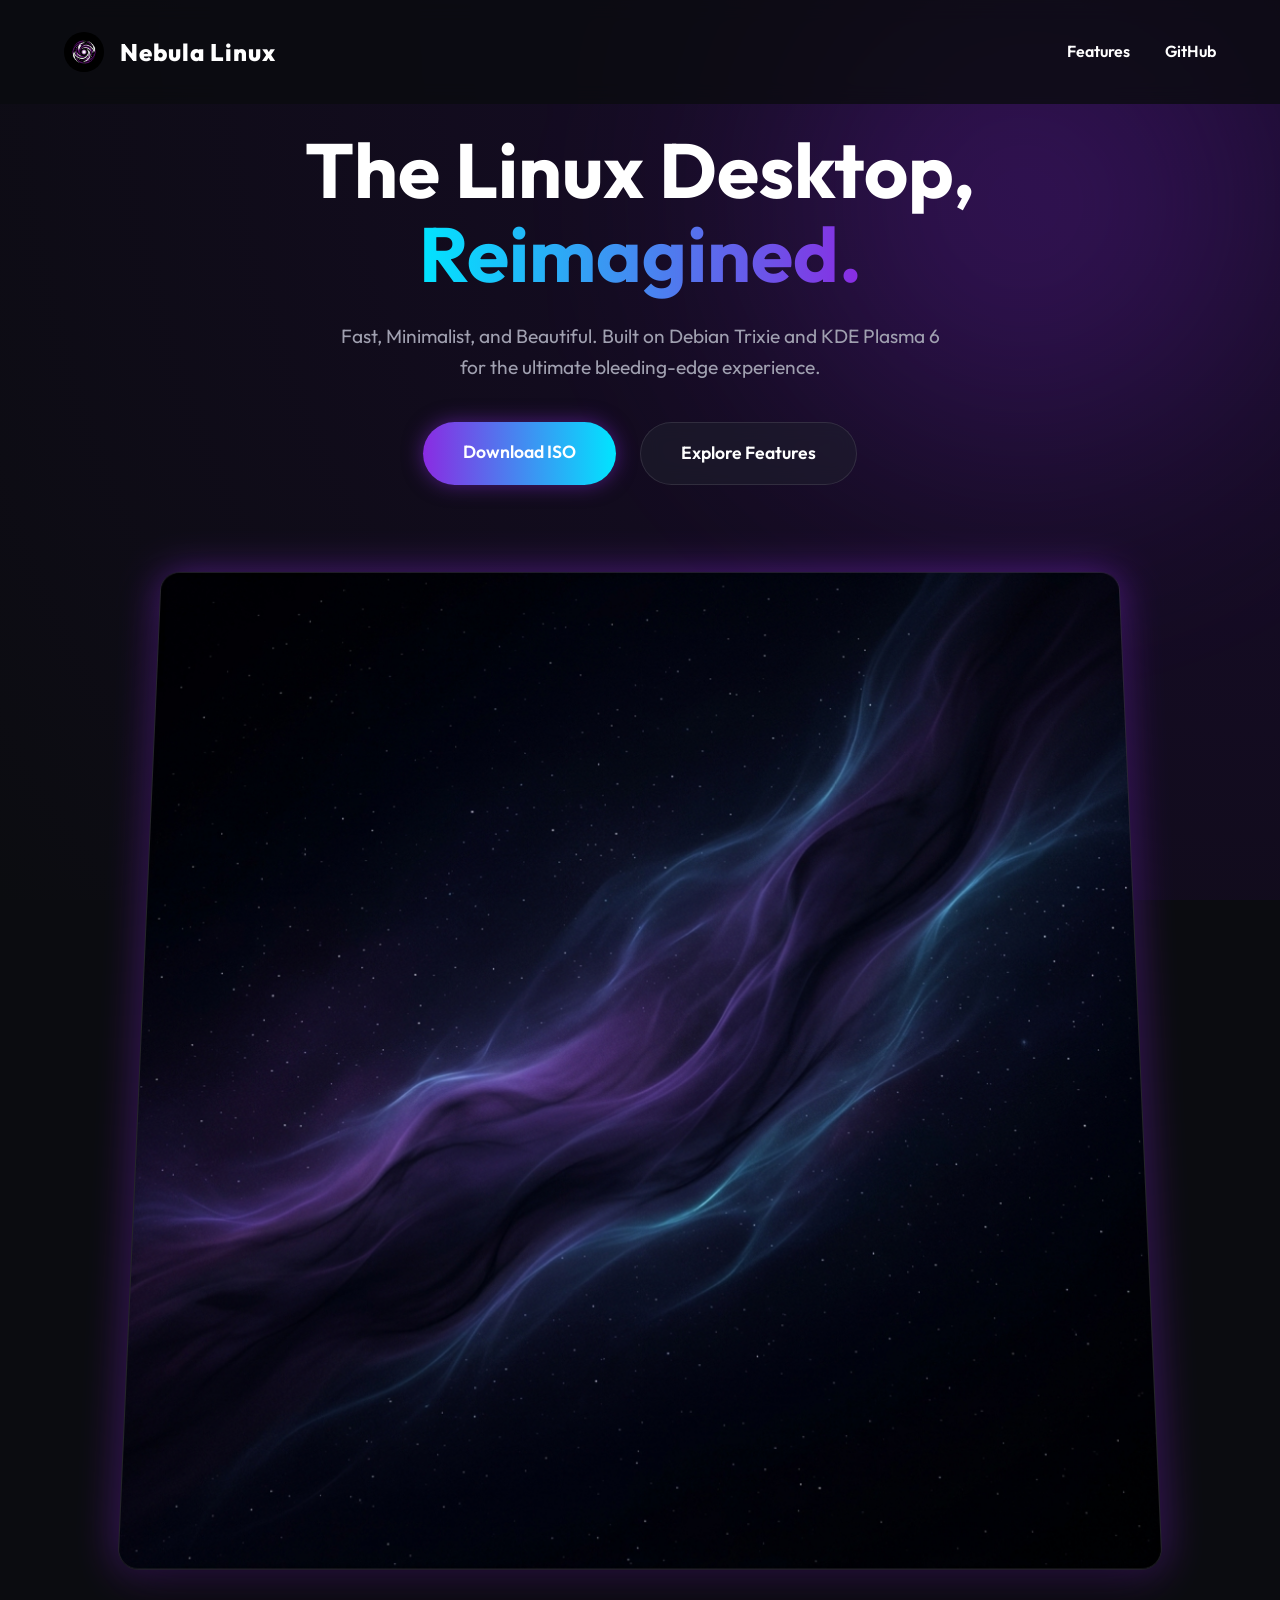
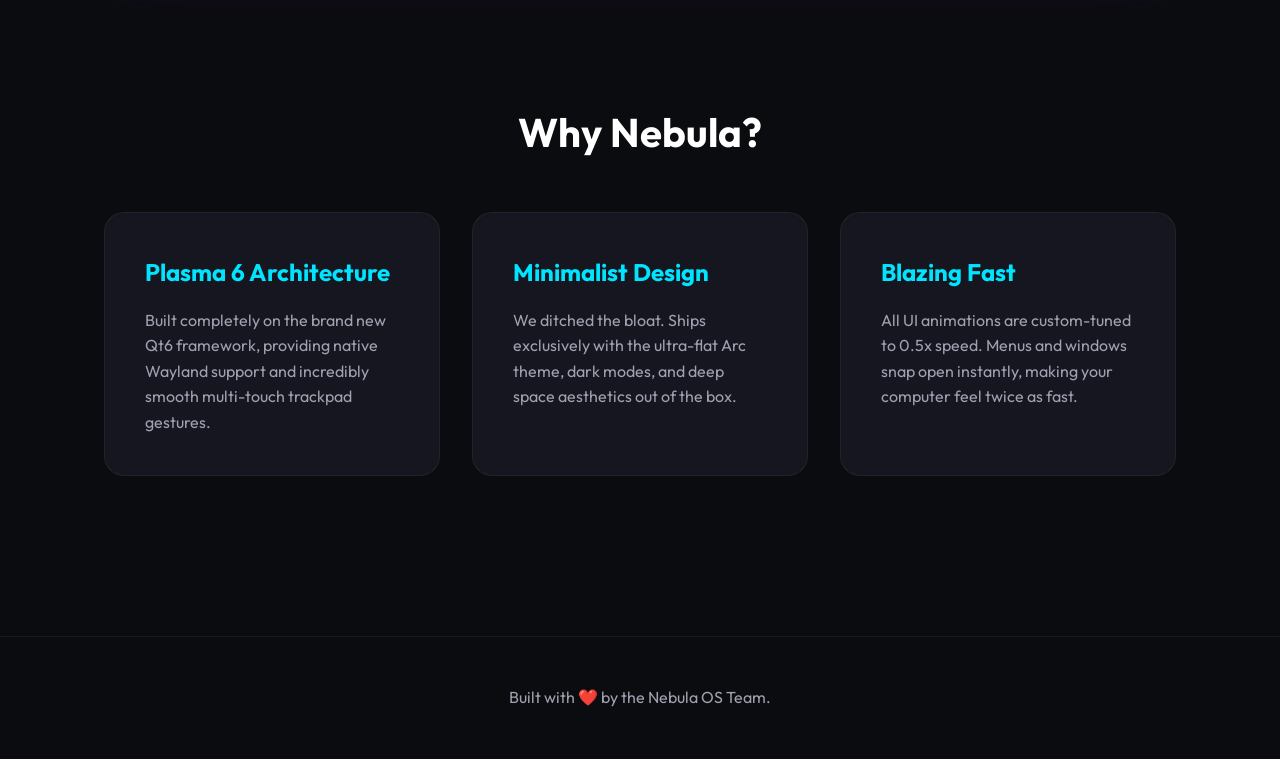
==== docs/index.html @ abdad31c "Rename to docs and add gitignore" ====
<!DOCTYPE html>
<html lang="en">
<head>
    <meta charset="UTF-8">
    <meta name="viewport" content="width=device-width, initial-scale=1.0">
    <title>Nebula Linux</title>
    <meta name="description" content="Fast, Minimalist, and Beautiful. A bleeding-edge Linux Distribution powered by Debian Trixie and KDE Plasma 6.">
    <link rel="stylesheet" href="style.css">
    <link href="https://fonts.googleapis.com/css2?family=Outfit:wght@300;400;600;800&display=swap" rel="stylesheet">
</head>
<body>
    <div class="background-wrapper">
        <div class="gradient-sphere"></div>
    </div>
    
    <nav>
        <div class="logo">
            <img src="assets/splash.png" alt="Nebula Logo" id="nav-logo">
            <span>Nebula Linux</span>
        </div>
        <div class="links">
            <a href="#features">Features</a>
            <a href="https://github.com/AshishYadavStudio/Nebula-Linux" target="_blank">GitHub</a>
        </div>
    </nav>

    <header>
        <div class="hero-content">
            <h1 class="fade-in-up">The Linux Desktop,<br><span class="gradient-text">Reimagined.</span></h1>
            <p class="fade-in-up delay-1">Fast, Minimalist, and Beautiful. Built on Debian Trixie and KDE Plasma 6 for the ultimate bleeding-edge experience.</p>
            <div class="cta-buttons fade-in-up delay-2">
                <a href="#" class="btn-primary" id="download-btn">Download ISO</a>
                <a href="#features" class="btn-secondary">Explore Features</a>
            </div>
        </div>
        <div class="hero-image fade-in-up delay-3">
            <img src="assets/wallpaper.png" alt="Nebula Linux Desktop" class="glass-img">
        </div>
    </header>

    <section id="features" class="features-section">
        <h2 class="section-title">Why Nebula?</h2>
        <div class="grid">
            <div class="card hover-effect">
                <h3>Plasma 6 Architecture</h3>
                <p>Built completely on the brand new Qt6 framework, providing native Wayland support and incredibly smooth multi-touch trackpad gestures.</p>
            </div>
            <div class="card hover-effect">
                <h3>Minimalist Design</h3>
                <p>We ditched the bloat. Ships exclusively with the ultra-flat Arc theme, dark modes, and deep space aesthetics out of the box.</p>
            </div>
            <div class="card hover-effect">
                <h3>Blazing Fast</h3>
                <p>All UI animations are custom-tuned to 0.5x speed. Menus and windows snap open instantly, making your computer feel twice as fast.</p>
            </div>
        </div>
    </section>

    <footer>
        <p>Built with ❤️ by the Nebula OS Team.</p>
    </footer>
</body>
</html>
---- docs/style.css ----
:root {
    --bg-color: #0b0c10;
    --surface-color: rgba(30, 30, 46, 0.6);
    --text-primary: #ffffff;
    --text-secondary: #a0a0b0;
    --accent: #8a2be2;
    --accent-glow: rgba(138, 43, 226, 0.5);
    --cyan: #00e5ff;
}

* {
    margin: 0;
    padding: 0;
    box-sizing: border-box;
    font-family: 'Outfit', sans-serif;
}

body {
    background-color: var(--bg-color);
    color: var(--text-primary);
    overflow-x: hidden;
    line-height: 1.6;
}

.background-wrapper {
    position: fixed;
    top: 0;
    left: 0;
    width: 100vw;
    height: 100vh;
    z-index: -1;
    overflow: hidden;
    background: radial-gradient(circle at top right, #1a0b2e, #0b0c10);
}

.gradient-sphere {
    position: absolute;
    top: -20%;
    right: -10%;
    width: 60vw;
    height: 60vw;
    background: radial-gradient(circle, var(--accent-glow) 0%, transparent 70%);
    filter: blur(100px);
    opacity: 0.6;
    animation: pulse 10s infinite alternate;
}

@keyframes pulse {
    0% { transform: scale(1); opacity: 0.5; }
    100% { transform: scale(1.1); opacity: 0.8; }
}

nav {
    display: flex;
    justify-content: space-between;
    align-items: center;
    padding: 2rem 5%;
    background: rgba(11, 12, 16, 0.8);
    backdrop-filter: blur(10px);
    position: fixed;
    width: 100%;
    top: 0;
    z-index: 100;
}

.logo {
    display: flex;
    align-items: center;
    gap: 1rem;
    font-size: 1.5rem;
    font-weight: 800;
    letter-spacing: 1px;
}

#nav-logo {
    height: 40px;
    width: 40px;
    object-fit: cover;
    border-radius: 50%;
}

.links a {
    color: var(--text-primary);
    text-decoration: none;
    margin-left: 2rem;
    font-weight: 600;
    transition: color 0.3s ease;
}

.links a:hover {
    color: var(--cyan);
}

header {
    min-height: 100vh;
    display: flex;
    flex-direction: column;
    align-items: center;
    justify-content: center;
    text-align: center;
    padding: 8rem 5% 4rem;
}

.hero-content {
    max-width: 800px;
    z-index: 10;
}

h1 {
    font-size: clamp(3rem, 6vw, 5.5rem);
    line-height: 1.1;
    margin-bottom: 1.5rem;
}

.gradient-text {
    background: linear-gradient(90deg, var(--cyan), var(--accent));
    -webkit-background-clip: text;
    -webkit-text-fill-color: transparent;
}

header p {
    font-size: 1.2rem;
    color: var(--text-secondary);
    margin-bottom: 2.5rem;
    max-width: 600px;
    margin-left: auto;
    margin-right: auto;
}

.cta-buttons {
    display: flex;
    gap: 1.5rem;
    justify-content: center;
    margin-bottom: 4rem;
}

.btn-primary, .btn-secondary {
    padding: 1rem 2.5rem;
    border-radius: 50px;
    text-decoration: none;
    font-weight: 600;
    font-size: 1.1rem;
    transition: all 0.3s ease;
}

.btn-primary {
    background: linear-gradient(90deg, var(--accent), var(--cyan));
    color: white;
    box-shadow: 0 0 20px var(--accent-glow);
}

.btn-primary:hover {
    transform: translateY(-3px);
    box-shadow: 0 5px 30px rgba(0, 229, 255, 0.6);
}

.btn-secondary {
    background: var(--surface-color);
    color: var(--text-primary);
    border: 1px solid rgba(255, 255, 255, 0.1);
    backdrop-filter: blur(10px);
}

.btn-secondary:hover {
    background: rgba(255, 255, 255, 0.1);
    transform: translateY(-3px);
}

.hero-image {
    width: 100%;
    max-width: 1000px;
    margin: 0 auto;
    perspective: 1000px;
}

.glass-img {
    width: 100%;
    border-radius: 20px;
    box-shadow: 0 25px 50px -12px rgba(0, 0, 0, 0.5), 0 0 40px var(--accent-glow);
    border: 1px solid rgba(255,255,255,0.1);
    transform: rotateX(5deg);
    transition: transform 0.5s ease;
}

.glass-img:hover {
    transform: rotateX(0deg) scale(1.02);
}

.features-section {
    padding: 5rem 5%;
    max-width: 1200px;
    margin: 0 auto;
}

.section-title {
    text-align: center;
    font-size: 2.5rem;
    margin-bottom: 3rem;
}

.grid {
    display: grid;
    grid-template-columns: repeat(auto-fit, minmax(300px, 1fr));
    gap: 2rem;
}

.card {
    background: var(--surface-color);
    border: 1px solid rgba(255,255,255,0.05);
    border-radius: 20px;
    padding: 2.5rem;
    backdrop-filter: blur(10px);
    transition: transform 0.3s ease, background 0.3s ease;
    position: relative;
    overflow: hidden;
}

.card:hover {
    transform: translateY(-10px);
    background: rgba(40, 40, 60, 0.8);
    border: 1px solid rgba(255,255,255,0.1);
}

.card h3 {
    font-size: 1.5rem;
    margin-bottom: 1rem;
    color: var(--cyan);
}

.card p {
    color: var(--text-secondary);
}

footer {
    text-align: center;
    padding: 3rem;
    border-top: 1px solid rgba(255,255,255,0.05);
    color: var(--text-secondary);
    margin-top: 5rem;
}

/* Animations */
.fade-in-up {
    opacity: 0;
    transform: translateY(30px);
    animation: fadeInUp 0.8s ease forwards;
}

.delay-1 { animation-delay: 0.2s; }
.delay-2 { animation-delay: 0.4s; }
.delay-3 { animation-delay: 0.6s; }

@keyframes fadeInUp {
    to {
        opacity: 1;
        transform: translateY(0);
    }
}
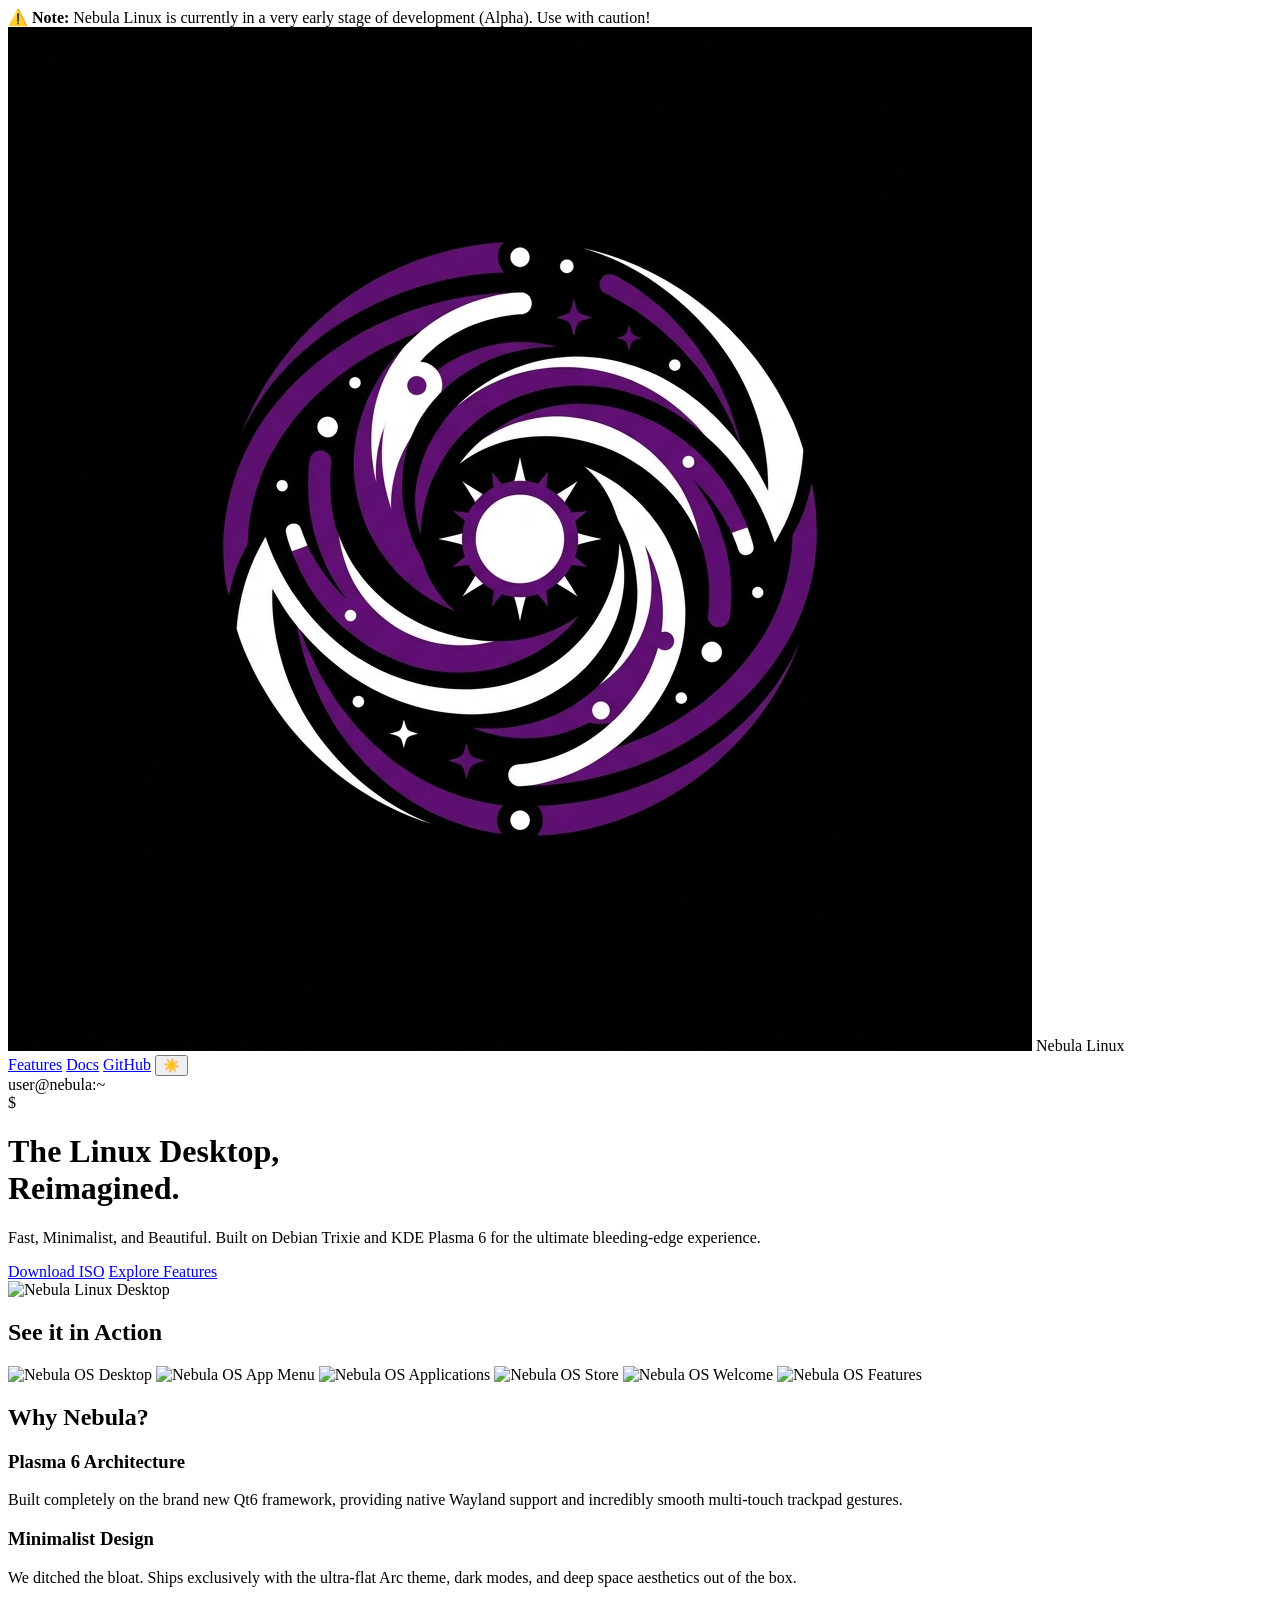
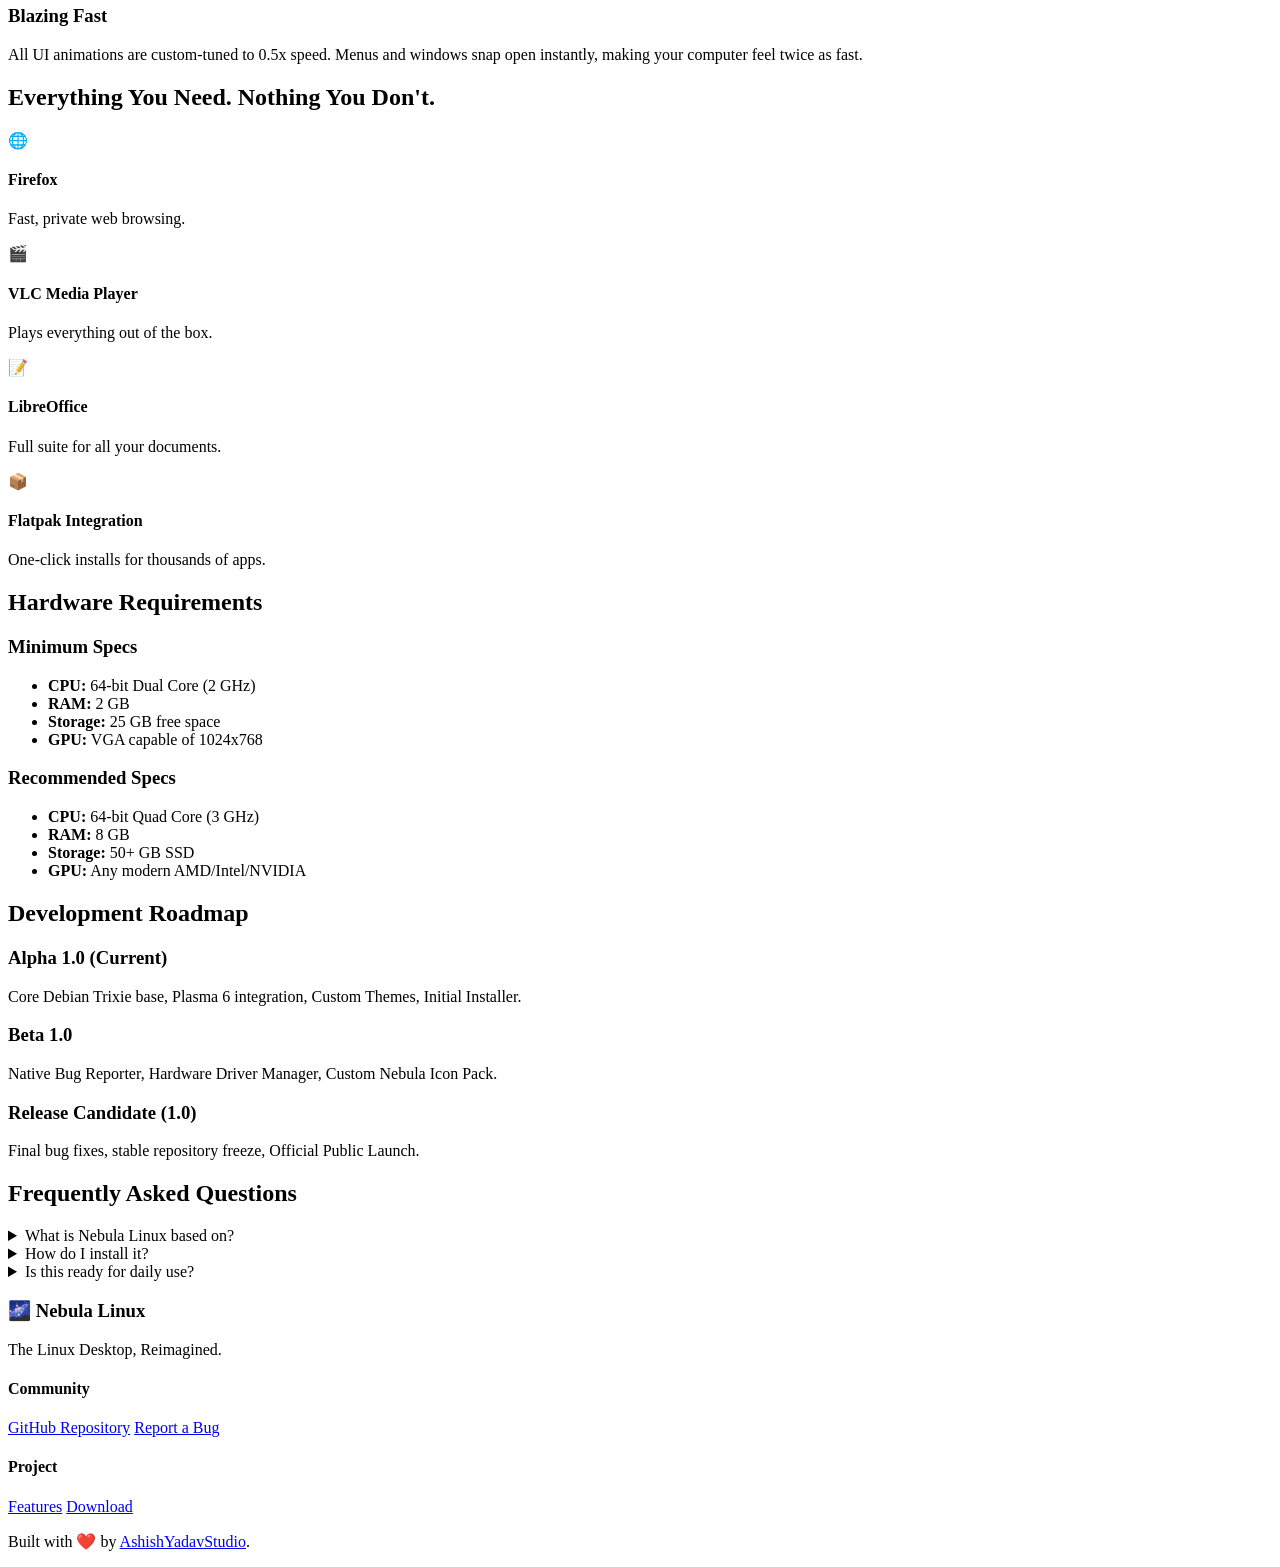
==== commit 718493fc: "Add terminal animation, theme toggle, and docs" ====
--- a/docs/index.html
+++ b/docs/index.html
@@ -5,10 +5,13 @@
     <meta name="viewport" content="width=device-width, initial-scale=1.0">
     <title>Nebula Linux</title>
     <meta name="description" content="Fast, Minimalist, and Beautiful. A bleeding-edge Linux Distribution powered by Debian Trixie and KDE Plasma 6.">
-    <link rel="stylesheet" href="style.css">
     <link href="https://fonts.googleapis.com/css2?family=Outfit:wght@300;400;600;800&display=swap" rel="stylesheet">
+    <script src="script.js" defer></script>
 </head>
 <body>
+    <div class="alpha-warning">
+        ⚠️ <strong>Note:</strong> Nebula Linux is currently in a very early stage of development (Alpha). Use with caution!
+    </div>
     <div class="background-wrapper">
         <div class="gradient-sphere"></div>
     </div>
@@ -20,23 +23,48 @@
         </div>
         <div class="links">
             <a href="#features">Features</a>
+            <a href="docs.html">Docs</a>
             <a href="https://github.com/AshishYadavStudio/Nebula-Linux" target="_blank">GitHub</a>
+            <button id="theme-toggle" class="theme-btn">☀️</button>
         </div>
     </nav>
 
     <header>
         <div class="hero-content">
-            <h1 class="fade-in-up">The Linux Desktop,<br><span class="gradient-text">Reimagined.</span></h1>
+            <div class="terminal-container fade-in-up">
+                <div class="terminal-header">
+                    <span class="dot red"></span>
+                    <span class="dot yellow"></span>
+                    <span class="dot green"></span>
+                    <span class="terminal-title">user@nebula:~</span>
+                </div>
+                <div class="terminal-body">
+                    <span class="prompt">$ </span><span class="typed-text"></span><span class="cursor">&nbsp;</span>
+                </div>
+            </div>
+            <h1 class="fade-in-up delay-1">The Linux Desktop,<br><span class="gradient-text">Reimagined.</span></h1>
             <p class="fade-in-up delay-1">Fast, Minimalist, and Beautiful. Built on Debian Trixie and KDE Plasma 6 for the ultimate bleeding-edge experience.</p>
             <div class="cta-buttons fade-in-up delay-2">
-                <a href="#" class="btn-primary" id="download-btn">Download ISO</a>
+                <a href="https://github.com/AshishYadavStudio/Nebula-Linux/releases/latest" class="btn-primary" id="download-btn" target="_blank">Download ISO</a>
                 <a href="#features" class="btn-secondary">Explore Features</a>
             </div>
         </div>
         <div class="hero-image fade-in-up delay-3">
-            <img src="assets/wallpaper.png" alt="Nebula Linux Desktop" class="glass-img">
+            <img src="assets/screenshot1.png" alt="Nebula Linux Desktop" class="glass-img">
         </div>
     </header>
+
+    <section id="gallery" class="features-section">
+        <h2 class="section-title">See it in Action</h2>
+        <div class="gallery-grid">
+            <img src="assets/screenshot1.png" alt="Nebula OS Desktop" class="gallery-img">
+            <img src="assets/screenshot2.png" alt="Nebula OS App Menu" class="gallery-img">
+            <img src="assets/screenshot3.png" alt="Nebula OS Applications" class="gallery-img">
+            <img src="assets/screenshot4.png" alt="Nebula OS Store" class="gallery-img">
+            <img src="assets/screenshot5.png" alt="Nebula OS Welcome" class="gallery-img">
+            <img src="assets/screenshot6.png" alt="Nebula OS Features" class="gallery-img">
+        </div>
+    </section>
 
     <section id="features" class="features-section">
         <h2 class="section-title">Why Nebula?</h2>
@@ -56,8 +84,121 @@
         </div>
     </section>
 
+    <section id="software" class="features-section">
+        <h2 class="section-title">Everything You Need. Nothing You Don't.</h2>
+        <div class="software-grid">
+            <div class="software-item">
+                <span class="icon">🌐</span>
+                <h4>Firefox</h4>
+                <p>Fast, private web browsing.</p>
+            </div>
+            <div class="software-item">
+                <span class="icon">🎬</span>
+                <h4>VLC Media Player</h4>
+                <p>Plays everything out of the box.</p>
+            </div>
+            <div class="software-item">
+                <span class="icon">📝</span>
+                <h4>LibreOffice</h4>
+                <p>Full suite for all your documents.</p>
+            </div>
+            <div class="software-item">
+                <span class="icon">📦</span>
+                <h4>Flatpak Integration</h4>
+                <p>One-click installs for thousands of apps.</p>
+            </div>
+        </div>
+    </section>
+
+    <section id="hardware" class="features-section">
+        <h2 class="section-title">Hardware Requirements</h2>
+        <div class="hardware-container">
+            <div class="hw-box">
+                <h3>Minimum Specs</h3>
+                <ul>
+                    <li><strong>CPU:</strong> 64-bit Dual Core (2 GHz)</li>
+                    <li><strong>RAM:</strong> 2 GB</li>
+                    <li><strong>Storage:</strong> 25 GB free space</li>
+                    <li><strong>GPU:</strong> VGA capable of 1024x768</li>
+                </ul>
+            </div>
+            <div class="hw-box recommended">
+                <h3>Recommended Specs</h3>
+                <ul>
+                    <li><strong>CPU:</strong> 64-bit Quad Core (3 GHz)</li>
+                    <li><strong>RAM:</strong> 8 GB</li>
+                    <li><strong>Storage:</strong> 50+ GB SSD</li>
+                    <li><strong>GPU:</strong> Any modern AMD/Intel/NVIDIA</li>
+                </ul>
+            </div>
+        </div>
+    </section>
+
+    <section id="roadmap" class="features-section">
+        <h2 class="section-title">Development Roadmap</h2>
+        <div class="timeline">
+            <div class="timeline-item completed">
+                <div class="timeline-dot"></div>
+                <div class="timeline-content">
+                    <h3>Alpha 1.0 (Current)</h3>
+                    <p>Core Debian Trixie base, Plasma 6 integration, Custom Themes, Initial Installer.</p>
+                </div>
+            </div>
+            <div class="timeline-item active">
+                <div class="timeline-dot"></div>
+                <div class="timeline-content">
+                    <h3>Beta 1.0</h3>
+                    <p>Native Bug Reporter, Hardware Driver Manager, Custom Nebula Icon Pack.</p>
+                </div>
+            </div>
+            <div class="timeline-item">
+                <div class="timeline-dot"></div>
+                <div class="timeline-content">
+                    <h3>Release Candidate (1.0)</h3>
+                    <p>Final bug fixes, stable repository freeze, Official Public Launch.</p>
+                </div>
+            </div>
+        </div>
+    </section>
+
+    <section id="faq" class="features-section">
+        <h2 class="section-title">Frequently Asked Questions</h2>
+        <div class="faq-container">
+            <details class="faq-item">
+                <summary>What is Nebula Linux based on?</summary>
+                <div class="faq-content">Nebula Linux is built directly on top of the bleeding-edge Debian Testing branch ("Trixie"). This means you get the incredible stability of Debian, mixed with the absolute newest kernels and packages.</div>
+            </details>
+            <details class="faq-item">
+                <summary>How do I install it?</summary>
+                <div class="faq-content">Download the `.iso` file and use a tool like <strong>Rufus</strong> (Windows) or <strong>BalenaEtcher</strong> (Mac/Linux) to flash it to a USB drive. Boot your computer from the USB drive, and follow the Calamares installer!</div>
+            </details>
+            <details class="faq-item">
+                <summary>Is this ready for daily use?</summary>
+                <div class="faq-content">Nebula Linux is currently in an <strong>Alpha</strong> stage of development. While it is fully functional and incredibly fast, you may encounter bugs. We recommend testing it in a Virtual Machine (like VirtualBox) or on a secondary computer first.</div>
+            </details>
+        </div>
+    </section>
+
     <footer>
-        <p>Built with ❤️ by the Nebula OS Team.</p>
+        <div class="footer-content">
+            <div class="footer-brand">
+                <h3>🌌 Nebula Linux</h3>
+                <p>The Linux Desktop, Reimagined.</p>
+            </div>
+            <div class="footer-links">
+                <h4>Community</h4>
+                <a href="https://github.com/AshishYadavStudio/Nebula-Linux" target="_blank">GitHub Repository</a>
+                <a href="https://github.com/AshishYadavStudio/Nebula-Linux/issues" target="_blank">Report a Bug</a>
+            </div>
+            <div class="footer-links">
+                <h4>Project</h4>
+                <a href="#features">Features</a>
+                <a href="https://github.com/AshishYadavStudio/Nebula-Linux/releases/latest" target="_blank">Download</a>
+            </div>
+        </div>
+        <div class="footer-bottom">
+            <p>Built with ❤️ by <a href="https://github.com/AshishYadavStudio" target="_blank">AshishYadavStudio</a>.</p>
+        </div>
     </footer>
 </body>
 </html>
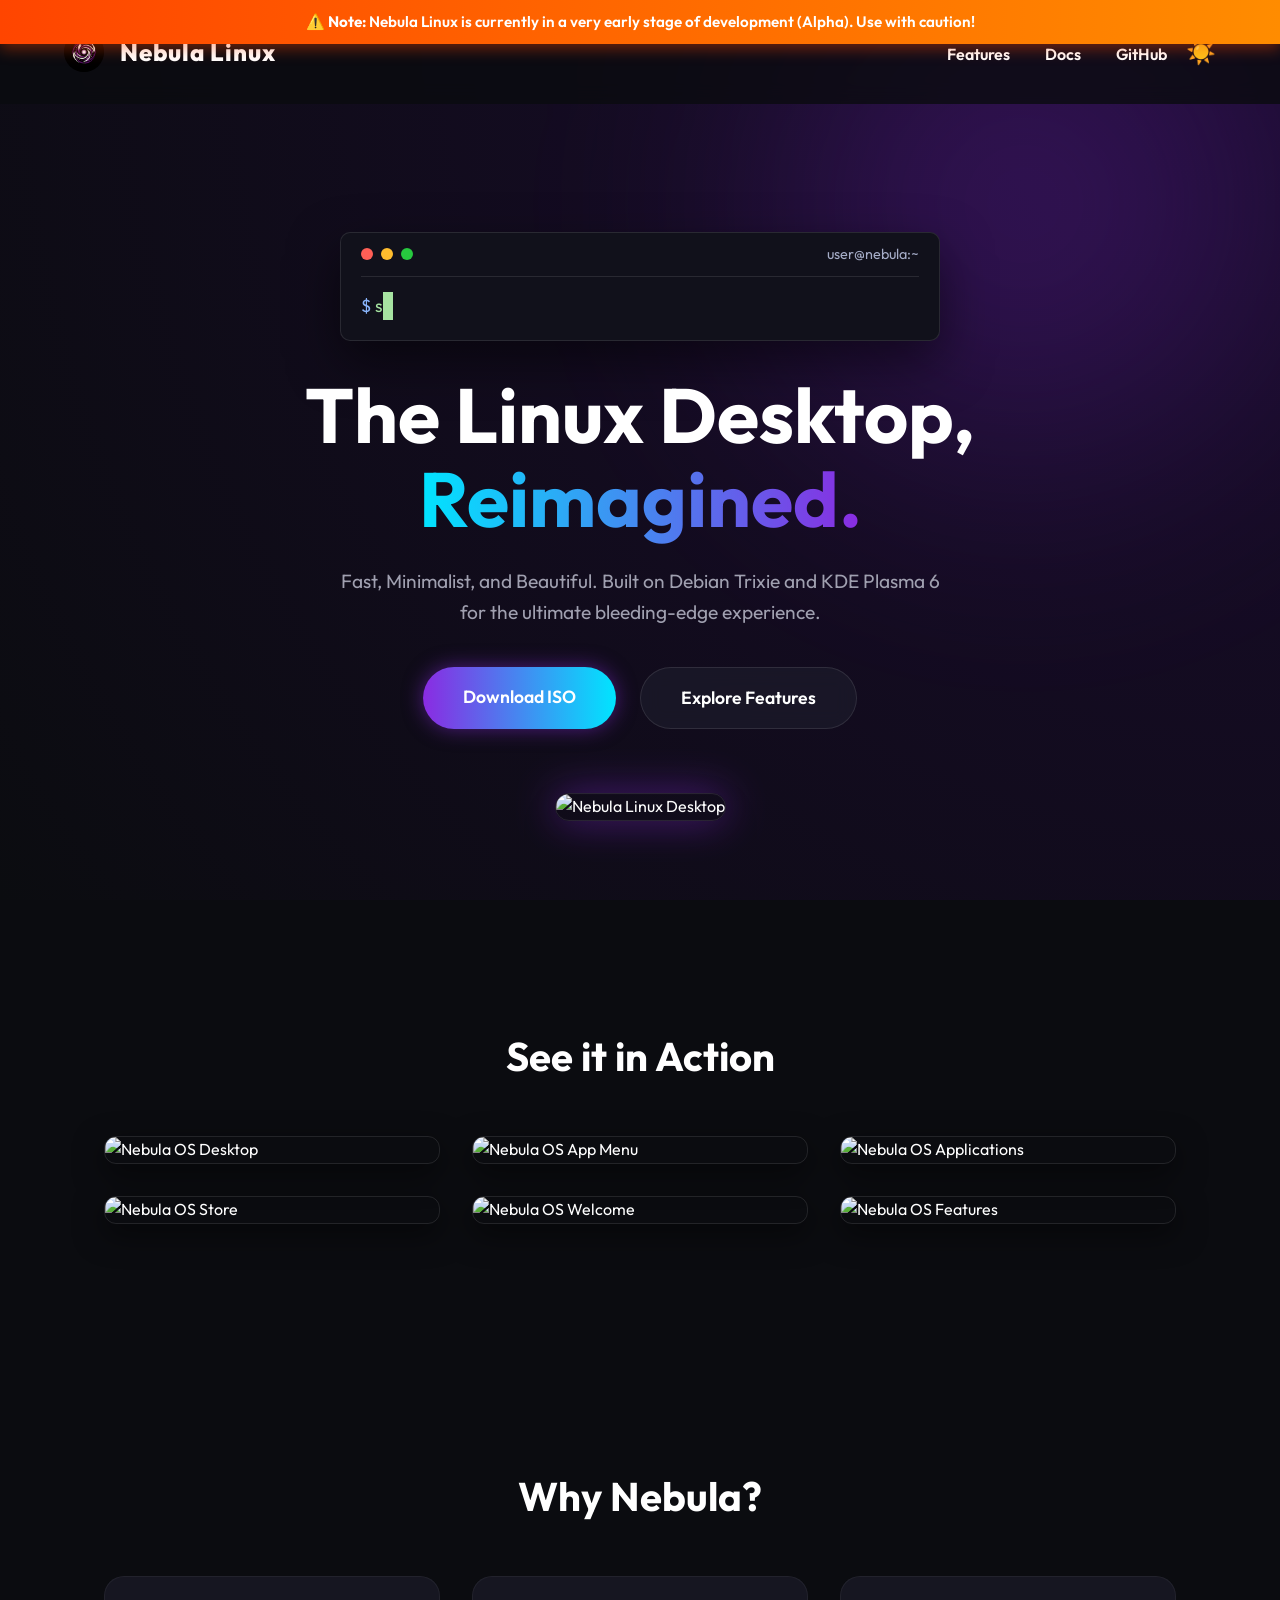
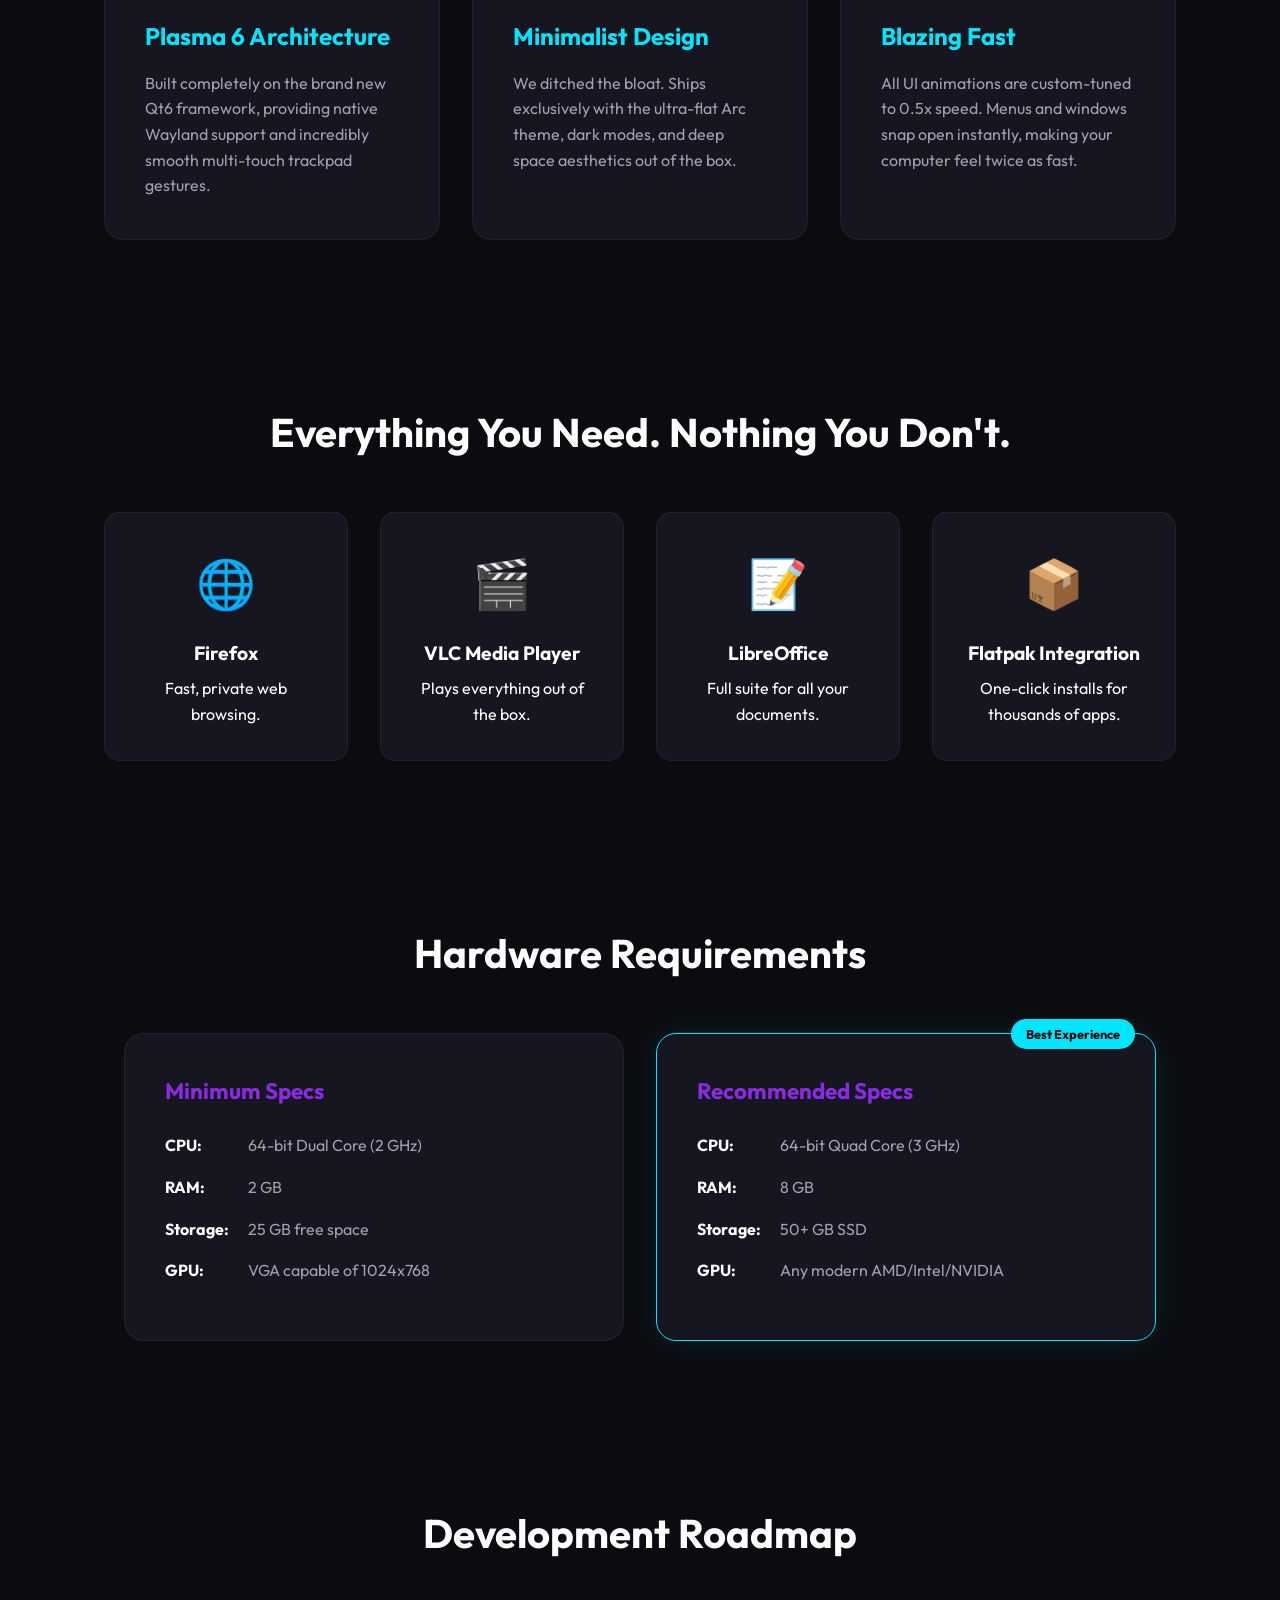
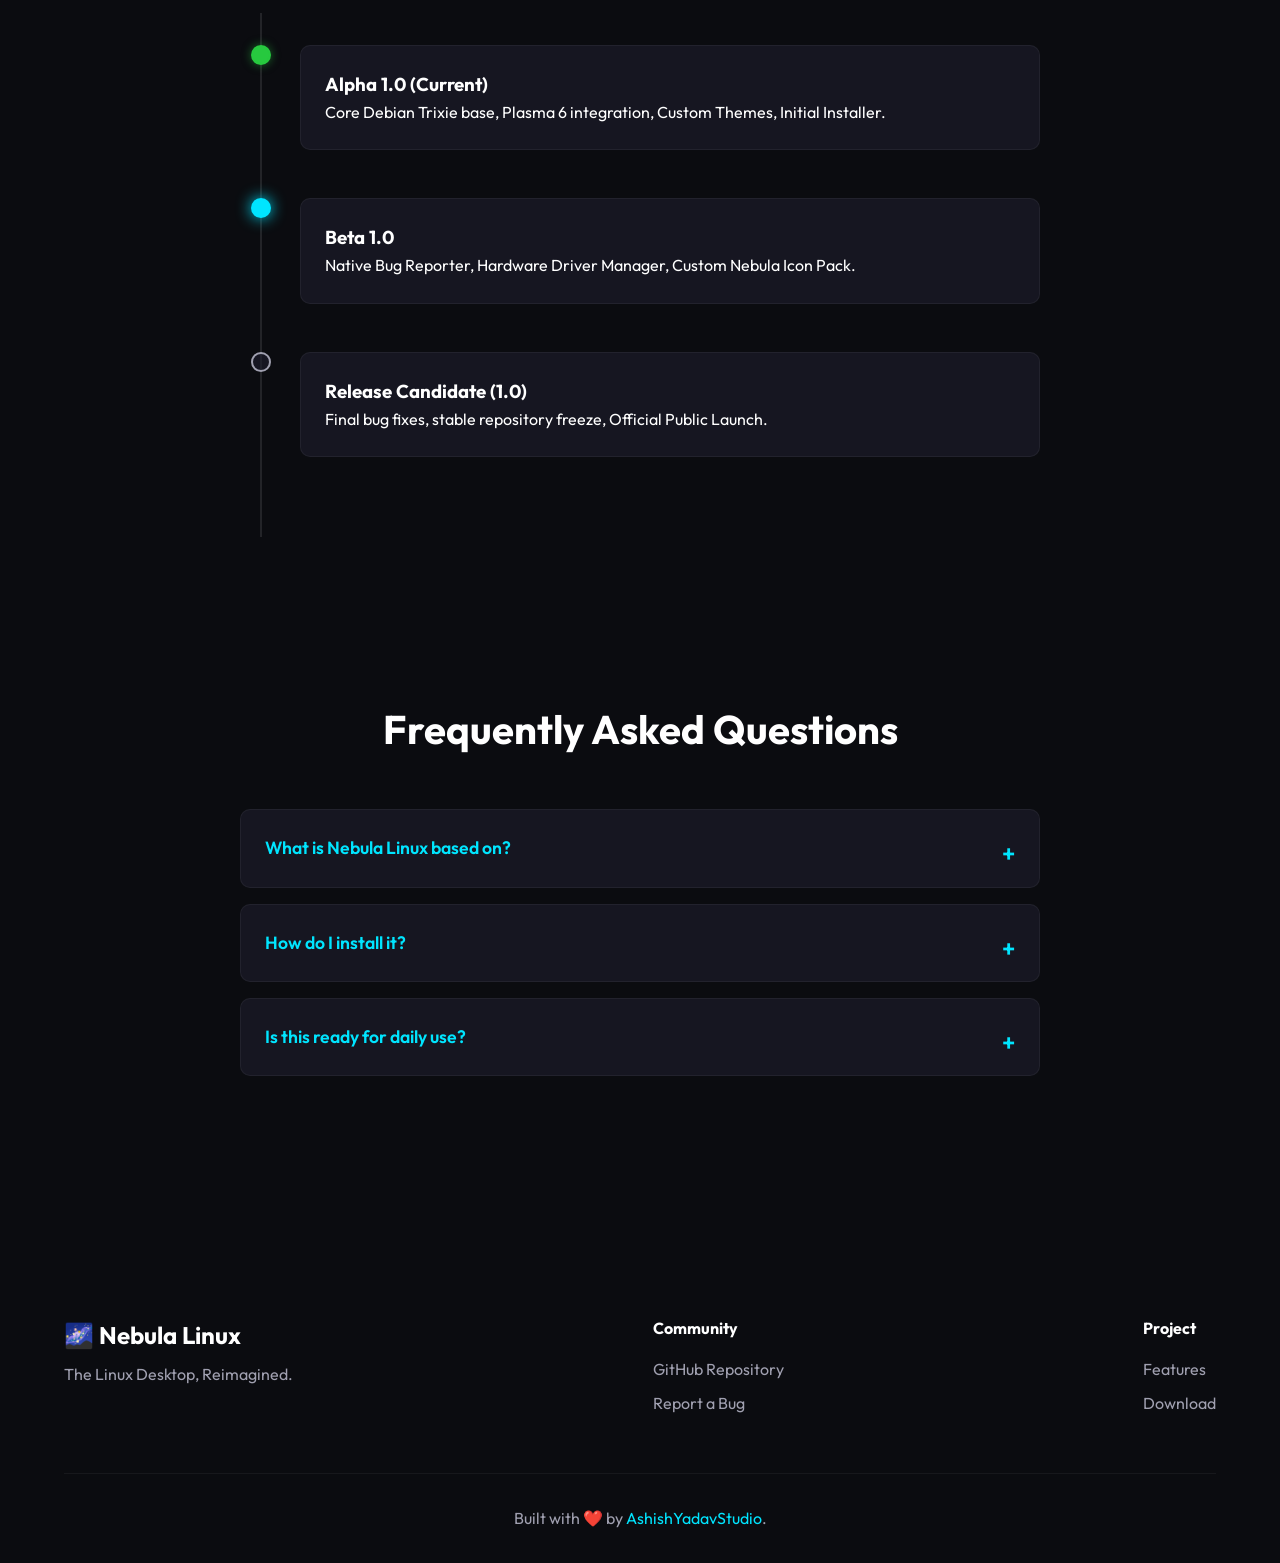
==== commit c4dbd02a: "Fix missing style.css link in index.html" ====
--- a/docs/index.html
+++ b/docs/index.html
@@ -5,6 +5,7 @@
     <meta name="viewport" content="width=device-width, initial-scale=1.0">
     <title>Nebula Linux</title>
     <meta name="description" content="Fast, Minimalist, and Beautiful. A bleeding-edge Linux Distribution powered by Debian Trixie and KDE Plasma 6.">
+    <link rel="stylesheet" href="style.css">
     <link href="https://fonts.googleapis.com/css2?family=Outfit:wght@300;400;600;800&display=swap" rel="stylesheet">
     <script src="script.js" defer></script>
 </head>
--- a/docs/style.css
+++ b/docs/style.css
@@ -0,0 +1,626 @@
+:root {
+    --bg-color: #0b0c10;
+    --surface-color: rgba(30, 30, 46, 0.6);
+    --text-primary: #ffffff;
+    --text-secondary: #a0a0b0;
+    --accent: #8a2be2;
+    --accent-glow: rgba(138, 43, 226, 0.5);
+    --cyan: #00e5ff;
+}
+
+* {
+    margin: 0;
+    padding: 0;
+    box-sizing: border-box;
+    font-family: 'Outfit', sans-serif;
+}
+
+body {
+    background-color: var(--bg-color);
+    color: var(--text-primary);
+    overflow-x: hidden;
+    line-height: 1.6;
+}
+
+.background-wrapper {
+    position: fixed;
+    top: 0;
+    left: 0;
+    width: 100vw;
+    height: 100vh;
+    z-index: -1;
+    overflow: hidden;
+    background: radial-gradient(circle at top right, #1a0b2e, #0b0c10);
+}
+
+.gradient-sphere {
+    position: absolute;
+    top: -20%;
+    right: -10%;
+    width: 60vw;
+    height: 60vw;
+    background: radial-gradient(circle, var(--accent-glow) 0%, transparent 70%);
+    filter: blur(100px);
+    opacity: 0.6;
+    animation: pulse 10s infinite alternate;
+}
+
+@keyframes pulse {
+    0% { transform: scale(1); opacity: 0.5; }
+    100% { transform: scale(1.1); opacity: 0.8; }
+}
+
+nav {
+    display: flex;
+    justify-content: space-between;
+    align-items: center;
+    padding: 2rem 5%;
+    background: rgba(11, 12, 16, 0.8);
+    backdrop-filter: blur(10px);
+    position: fixed;
+    width: 100%;
+    top: 0;
+    z-index: 100;
+}
+
+.logo {
+    display: flex;
+    align-items: center;
+    gap: 1rem;
+    font-size: 1.5rem;
+    font-weight: 800;
+    letter-spacing: 1px;
+}
+
+#nav-logo {
+    height: 40px;
+    width: 40px;
+    object-fit: cover;
+    border-radius: 50%;
+}
+
+.links a {
+    color: var(--text-primary);
+    text-decoration: none;
+    margin-left: 2rem;
+    font-weight: 600;
+    transition: color 0.3s ease;
+}
+
+.links a:hover {
+    color: var(--cyan);
+}
+
+header {
+    min-height: 100vh;
+    display: flex;
+    flex-direction: column;
+    align-items: center;
+    justify-content: center;
+    text-align: center;
+    padding: 8rem 5% 4rem;
+}
+
+.hero-content {
+    max-width: 800px;
+    z-index: 10;
+}
+
+h1 {
+    font-size: clamp(3rem, 6vw, 5.5rem);
+    line-height: 1.1;
+    margin-bottom: 1.5rem;
+}
+
+.gradient-text {
+    background: linear-gradient(90deg, var(--cyan), var(--accent));
+    -webkit-background-clip: text;
+    -webkit-text-fill-color: transparent;
+}
+
+header p {
+    font-size: 1.2rem;
+    color: var(--text-secondary);
+    margin-bottom: 2.5rem;
+    max-width: 600px;
+    margin-left: auto;
+    margin-right: auto;
+}
+
+.cta-buttons {
+    display: flex;
+    gap: 1.5rem;
+    justify-content: center;
+    margin-bottom: 4rem;
+}
+
+.btn-primary, .btn-secondary {
+    padding: 1rem 2.5rem;
+    border-radius: 50px;
+    text-decoration: none;
+    font-weight: 600;
+    font-size: 1.1rem;
+    transition: all 0.3s ease;
+}
+
+.btn-primary {
+    background: linear-gradient(90deg, var(--accent), var(--cyan));
+    color: white;
+    box-shadow: 0 0 20px var(--accent-glow);
+}
+
+.btn-primary:hover {
+    transform: translateY(-3px);
+    box-shadow: 0 5px 30px rgba(0, 229, 255, 0.6);
+}
+
+.btn-secondary {
+    background: var(--surface-color);
+    color: var(--text-primary);
+    border: 1px solid rgba(255, 255, 255, 0.1);
+    backdrop-filter: blur(10px);
+}
+
+.btn-secondary:hover {
+    background: rgba(255, 255, 255, 0.1);
+    transform: translateY(-3px);
+}
+
+.hero-image {
+    width: 100%;
+    max-width: 1000px;
+    margin: 0 auto;
+    perspective: 1000px;
+}
+
+.glass-img {
+    width: 100%;
+    border-radius: 20px;
+    box-shadow: 0 25px 50px -12px rgba(0, 0, 0, 0.5), 0 0 40px var(--accent-glow);
+    border: 1px solid rgba(255,255,255,0.1);
+    transform: rotateX(5deg);
+    transition: transform 0.5s ease;
+}
+
+.glass-img:hover {
+    transform: rotateX(0deg) scale(1.02);
+}
+
+.features-section {
+    padding: 5rem 5%;
+    max-width: 1200px;
+    margin: 0 auto;
+}
+
+.section-title {
+    text-align: center;
+    font-size: 2.5rem;
+    margin-bottom: 3rem;
+}
+
+.grid {
+    display: grid;
+    grid-template-columns: repeat(auto-fit, minmax(300px, 1fr));
+    gap: 2rem;
+}
+
+.card {
+    background: var(--surface-color);
+    border: 1px solid rgba(255,255,255,0.05);
+    border-radius: 20px;
+    padding: 2.5rem;
+    backdrop-filter: blur(10px);
+    transition: transform 0.3s ease, background 0.3s ease;
+    position: relative;
+    overflow: hidden;
+}
+
+.card:hover {
+    transform: translateY(-10px);
+    background: rgba(40, 40, 60, 0.8);
+    border: 1px solid rgba(255,255,255,0.1);
+}
+
+.card h3 {
+    font-size: 1.5rem;
+    margin-bottom: 1rem;
+    color: var(--cyan);
+}
+
+.card p {
+    color: var(--text-secondary);
+}
+
+footer {
+    text-align: center;
+    padding: 3rem;
+    border-top: 1px solid rgba(255,255,255,0.05);
+    color: var(--text-secondary);
+    margin-top: 5rem;
+}
+
+/* Animations */
+.fade-in-up {
+    opacity: 0;
+    transform: translateY(30px);
+    animation: fadeInUp 0.8s ease forwards;
+}
+
+.delay-1 { animation-delay: 0.2s; }
+.delay-2 { animation-delay: 0.4s; }
+.delay-3 { animation-delay: 0.6s; }
+
+@keyframes fadeInUp {
+    to {
+        opacity: 1;
+        transform: translateY(0);
+    }
+}
+
+/* Gallery Styles */
+.gallery-grid {
+    display: grid;
+    grid-template-columns: repeat(auto-fit, minmax(300px, 1fr));
+    gap: 2rem;
+    margin-bottom: 5rem;
+}
+
+.gallery-img {
+    width: 100%;
+    border-radius: 12px;
+    border: 1px solid rgba(255, 255, 255, 0.1);
+    box-shadow: 0 10px 30px rgba(0, 0, 0, 0.5);
+    transition: transform 0.4s ease, border-color 0.4s ease;
+    cursor: pointer;
+}
+
+.gallery-img:hover {
+    transform: scale(1.05);
+    border-color: var(--cyan);
+    z-index: 10;
+    position: relative;
+    box-shadow: 0 15px 40px var(--accent-glow);
+}
+
+/* Alpha Warning */
+.alpha-warning {
+    background: linear-gradient(90deg, #ff4500, #ff8c00);
+    color: white;
+    text-align: center;
+    padding: 10px;
+    font-weight: 600;
+    font-size: 0.95rem;
+    position: relative;
+    z-index: 200;
+    box-shadow: 0 5px 15px rgba(255, 69, 0, 0.4);
+}
+
+/* Software Grid */
+.software-grid {
+    display: grid;
+    grid-template-columns: repeat(auto-fit, minmax(200px, 1fr));
+    gap: 2rem;
+    text-align: center;
+}
+.software-item {
+    background: var(--surface-color);
+    padding: 2rem;
+    border-radius: 15px;
+    border: 1px solid rgba(255,255,255,0.05);
+    transition: transform 0.3s ease;
+}
+.software-item:hover {
+    transform: translateY(-5px);
+    border-color: var(--accent);
+}
+.software-item .icon {
+    font-size: 3rem;
+    display: block;
+    margin-bottom: 1rem;
+}
+.software-item h4 {
+    color: white;
+    margin-bottom: 0.5rem;
+    font-size: 1.2rem;
+}
+
+/* Hardware Box */
+.hardware-container {
+    display: flex;
+    flex-wrap: wrap;
+    gap: 2rem;
+    justify-content: center;
+}
+.hw-box {
+    background: var(--surface-color);
+    padding: 2.5rem;
+    border-radius: 20px;
+    border: 1px solid rgba(255,255,255,0.05);
+    flex: 1;
+    min-width: 300px;
+    max-width: 500px;
+}
+.hw-box.recommended {
+    border: 1px solid var(--cyan);
+    box-shadow: 0 0 30px rgba(0, 229, 255, 0.1);
+    position: relative;
+}
+.hw-box.recommended::before {
+    content: "Best Experience";
+    position: absolute;
+    top: -15px;
+    right: 20px;
+    background: var(--cyan);
+    color: black;
+    padding: 5px 15px;
+    border-radius: 20px;
+    font-weight: bold;
+    font-size: 0.8rem;
+}
+.hw-box h3 {
+    color: var(--accent);
+    margin-bottom: 1.5rem;
+    font-size: 1.4rem;
+}
+.hw-box ul {
+    list-style: none;
+}
+.hw-box li {
+    margin-bottom: 1rem;
+    color: var(--text-secondary);
+}
+.hw-box li strong {
+    color: white;
+    display: inline-block;
+    width: 80px;
+}
+
+/* FAQ Accordion */
+.faq-container {
+    max-width: 800px;
+    margin: 0 auto;
+}
+.faq-item {
+    background: var(--surface-color);
+    border: 1px solid rgba(255,255,255,0.05);
+    border-radius: 10px;
+    margin-bottom: 1rem;
+    overflow: hidden;
+}
+.faq-item summary {
+    padding: 1.5rem;
+    font-weight: 600;
+    font-size: 1.1rem;
+    cursor: pointer;
+    list-style: none;
+    position: relative;
+    color: var(--cyan);
+}
+.faq-item summary::-webkit-details-marker {
+    display: none;
+}
+.faq-item summary::after {
+    content: "+";
+    position: absolute;
+    right: 1.5rem;
+    font-size: 1.5rem;
+    transition: transform 0.3s;
+}
+.faq-item[open] summary::after {
+    transform: rotate(45deg);
+}
+.faq-content {
+    padding: 0 1.5rem 1.5rem;
+    color: var(--text-secondary);
+    line-height: 1.8;
+}
+
+/* Footer Expansion */
+footer {
+    padding: 4rem 5% 2rem;
+    border-top: none;
+    margin-top: 5rem;
+}
+.footer-content {
+    display: flex;
+    flex-wrap: wrap;
+    justify-content: space-between;
+    gap: 2rem;
+    max-width: 1200px;
+    margin: 0 auto 3rem;
+    text-align: left;
+}
+.footer-brand h3 {
+    color: white;
+    font-size: 1.5rem;
+    margin-bottom: 0.5rem;
+}
+.footer-links h4 {
+    color: white;
+    margin-bottom: 1rem;
+}
+.footer-links a {
+    display: block;
+    color: var(--text-secondary);
+    text-decoration: none;
+    margin-bottom: 0.5rem;
+    transition: color 0.3s;
+}
+.footer-links a:hover {
+    color: var(--cyan);
+}
+.footer-bottom {
+    text-align: center;
+    padding-top: 2rem;
+    border-top: 1px solid rgba(255,255,255,0.05);
+}
+.footer-bottom a {
+    color: var(--cyan);
+    text-decoration: none;
+}
+
+/* Light Mode Variables */
+body.light-mode {
+    --bg-color: #f4f5f7;
+    --surface-color: rgba(255, 255, 255, 0.8);
+    --text-primary: #11111b;
+    --text-secondary: #4c4f69;
+    --accent: #8a2be2;
+    --accent-glow: rgba(138, 43, 226, 0.2);
+}
+body.light-mode .gradient-sphere {
+    background: radial-gradient(circle at center, rgba(138,43,226,0.2) 0%, transparent 60%);
+}
+body.light-mode .card, body.light-mode .software-item, body.light-mode .hw-box, body.light-mode .faq-item, body.light-mode .docs-content pre {
+    background: white;
+    box-shadow: 0 10px 30px rgba(0,0,0,0.05);
+    border: 1px solid rgba(0,0,0,0.05);
+}
+body.light-mode h1, body.light-mode h2, body.light-mode h3, body.light-mode h4, body.light-mode .faq-item summary {
+    color: var(--text-primary);
+}
+body.light-mode .terminal-container { box-shadow: 0 20px 50px rgba(0,0,0,0.2); }
+
+/* Theme Toggle Button */
+.theme-btn {
+    background: none;
+    border: none;
+    font-size: 1.5rem;
+    cursor: pointer;
+    margin-left: 1rem;
+    transition: transform 0.3s;
+}
+.theme-btn:hover { transform: scale(1.2); }
+
+/* Terminal Animation */
+.terminal-container {
+    background: #11111b;
+    border-radius: 10px;
+    padding: 10px 20px 20px;
+    max-width: 600px;
+    margin: 0 auto 2rem;
+    text-align: left;
+    box-shadow: 0 20px 50px rgba(0,0,0,0.5);
+    border: 1px solid rgba(255,255,255,0.1);
+    font-family: 'Courier New', Courier, monospace;
+}
+.terminal-header {
+    display: flex;
+    align-items: center;
+    margin-bottom: 15px;
+    border-bottom: 1px solid rgba(255,255,255,0.1);
+    padding-bottom: 10px;
+}
+.terminal-header .dot {
+    height: 12px;
+    width: 12px;
+    border-radius: 50%;
+    margin-right: 8px;
+}
+.dot.red { background-color: #ff5f56; }
+.dot.yellow { background-color: #ffbd2e; }
+.dot.green { background-color: #27c93f; }
+.terminal-title {
+    color: #a6adc8;
+    margin-left: auto;
+    font-size: 0.9rem;
+}
+.terminal-body {
+    color: #a6e3a1;
+    font-size: 1.1rem;
+}
+.terminal-body .prompt { color: #89b4fa; }
+.cursor {
+    display: inline-block;
+    width: 10px;
+    background-color: #a6e3a1;
+    animation: blink 1s infinite;
+}
+.cursor.typing { animation: none; }
+@keyframes blink {
+    0%, 49%  { background-color: #a6e3a1; }
+    50%, 99% { background-color: transparent; }
+}
+
+/* Roadmap Timeline */
+.timeline {
+    position: relative;
+    max-width: 800px;
+    margin: 0 auto;
+    padding: 2rem 0;
+    text-align: left;
+}
+.timeline::before {
+    content: '';
+    position: absolute;
+    width: 2px;
+    background: rgba(255,255,255,0.1);
+    top: 0;
+    bottom: 0;
+    left: 20px;
+}
+body.light-mode .timeline::before { background: rgba(0,0,0,0.1); }
+
+.timeline-item {
+    position: relative;
+    padding-left: 60px;
+    margin-bottom: 3rem;
+}
+.timeline-dot {
+    position: absolute;
+    left: 11px;
+    top: 0;
+    width: 20px;
+    height: 20px;
+    border-radius: 50%;
+    background: var(--surface-color);
+    border: 2px solid var(--text-secondary);
+}
+.timeline-item.completed .timeline-dot {
+    background: #27c93f;
+    border-color: #27c93f;
+    box-shadow: 0 0 10px rgba(39, 201, 63, 0.5);
+}
+.timeline-item.active .timeline-dot {
+    background: var(--cyan);
+    border-color: var(--cyan);
+    box-shadow: 0 0 15px var(--cyan);
+    animation: pulse 2s infinite;
+}
+.timeline-content {
+    background: var(--surface-color);
+    padding: 1.5rem;
+    border-radius: 10px;
+    border: 1px solid rgba(255,255,255,0.05);
+}
+body.light-mode .timeline-content { border: 1px solid rgba(0,0,0,0.05); }
+
+@keyframes pulse {
+    0% { box-shadow: 0 0 0 0 rgba(0, 229, 255, 0.4); }
+    70% { box-shadow: 0 0 0 10px rgba(0, 229, 255, 0); }
+    100% { box-shadow: 0 0 0 0 rgba(0, 229, 255, 0); }
+}
+
+/* Docs Layout */
+.docs-container {
+    display: flex;
+    max-width: 1200px;
+    margin: 100px auto 4rem;
+    padding: 0 5%;
+    gap: 3rem;
+    min-height: 60vh;
+}
+.docs-sidebar { width: 250px; flex-shrink: 0; }
+.docs-sidebar ul { list-style: none; margin-top: 1rem; }
+.docs-sidebar li { margin-bottom: 0.8rem; }
+.docs-sidebar a { color: var(--text-secondary); text-decoration: none; transition: color 0.3s; }
+.docs-sidebar a:hover { color: var(--cyan); }
+.docs-content { flex-grow: 1; }
+.docs-content section { margin-top: 3rem; }
+.docs-content pre {
+    background: #11111b;
+    padding: 1rem;
+    border-radius: 5px;
+    color: #a6e3a1;
+    overflow-x: auto;
+}
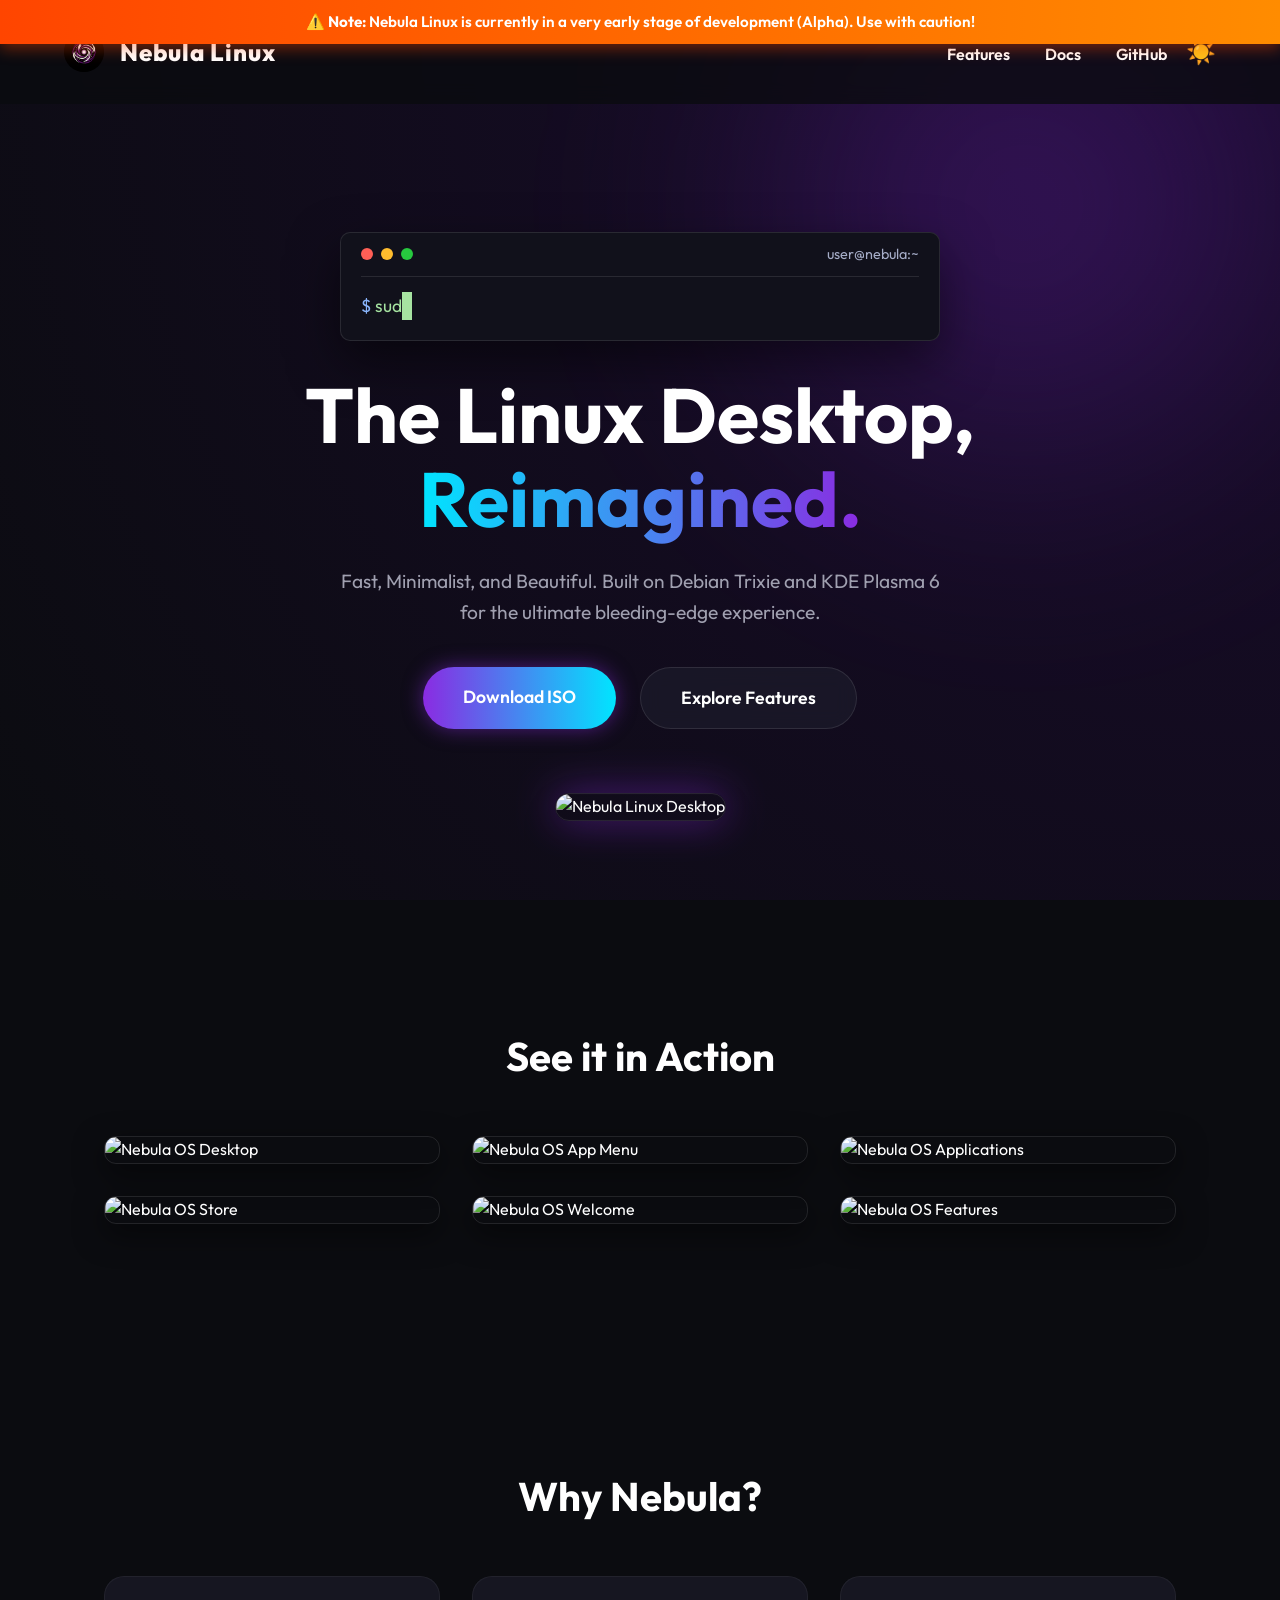
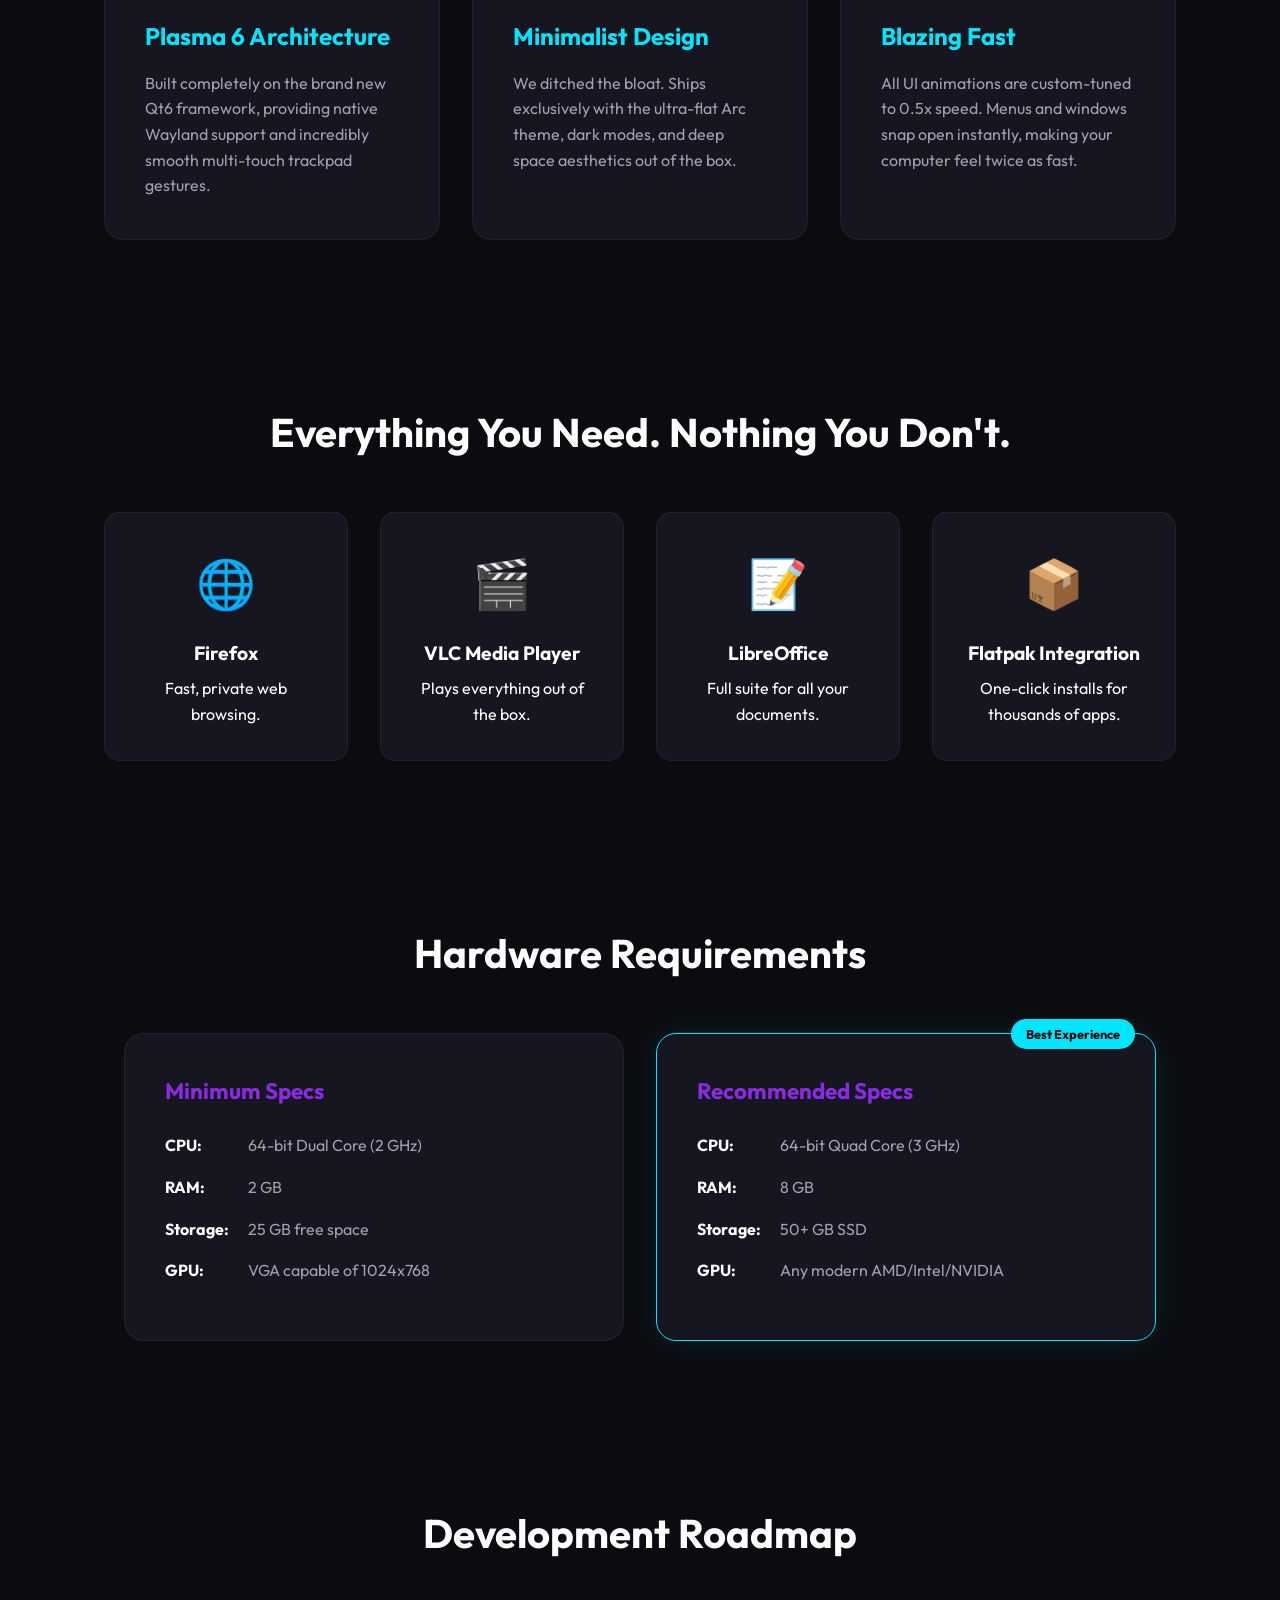
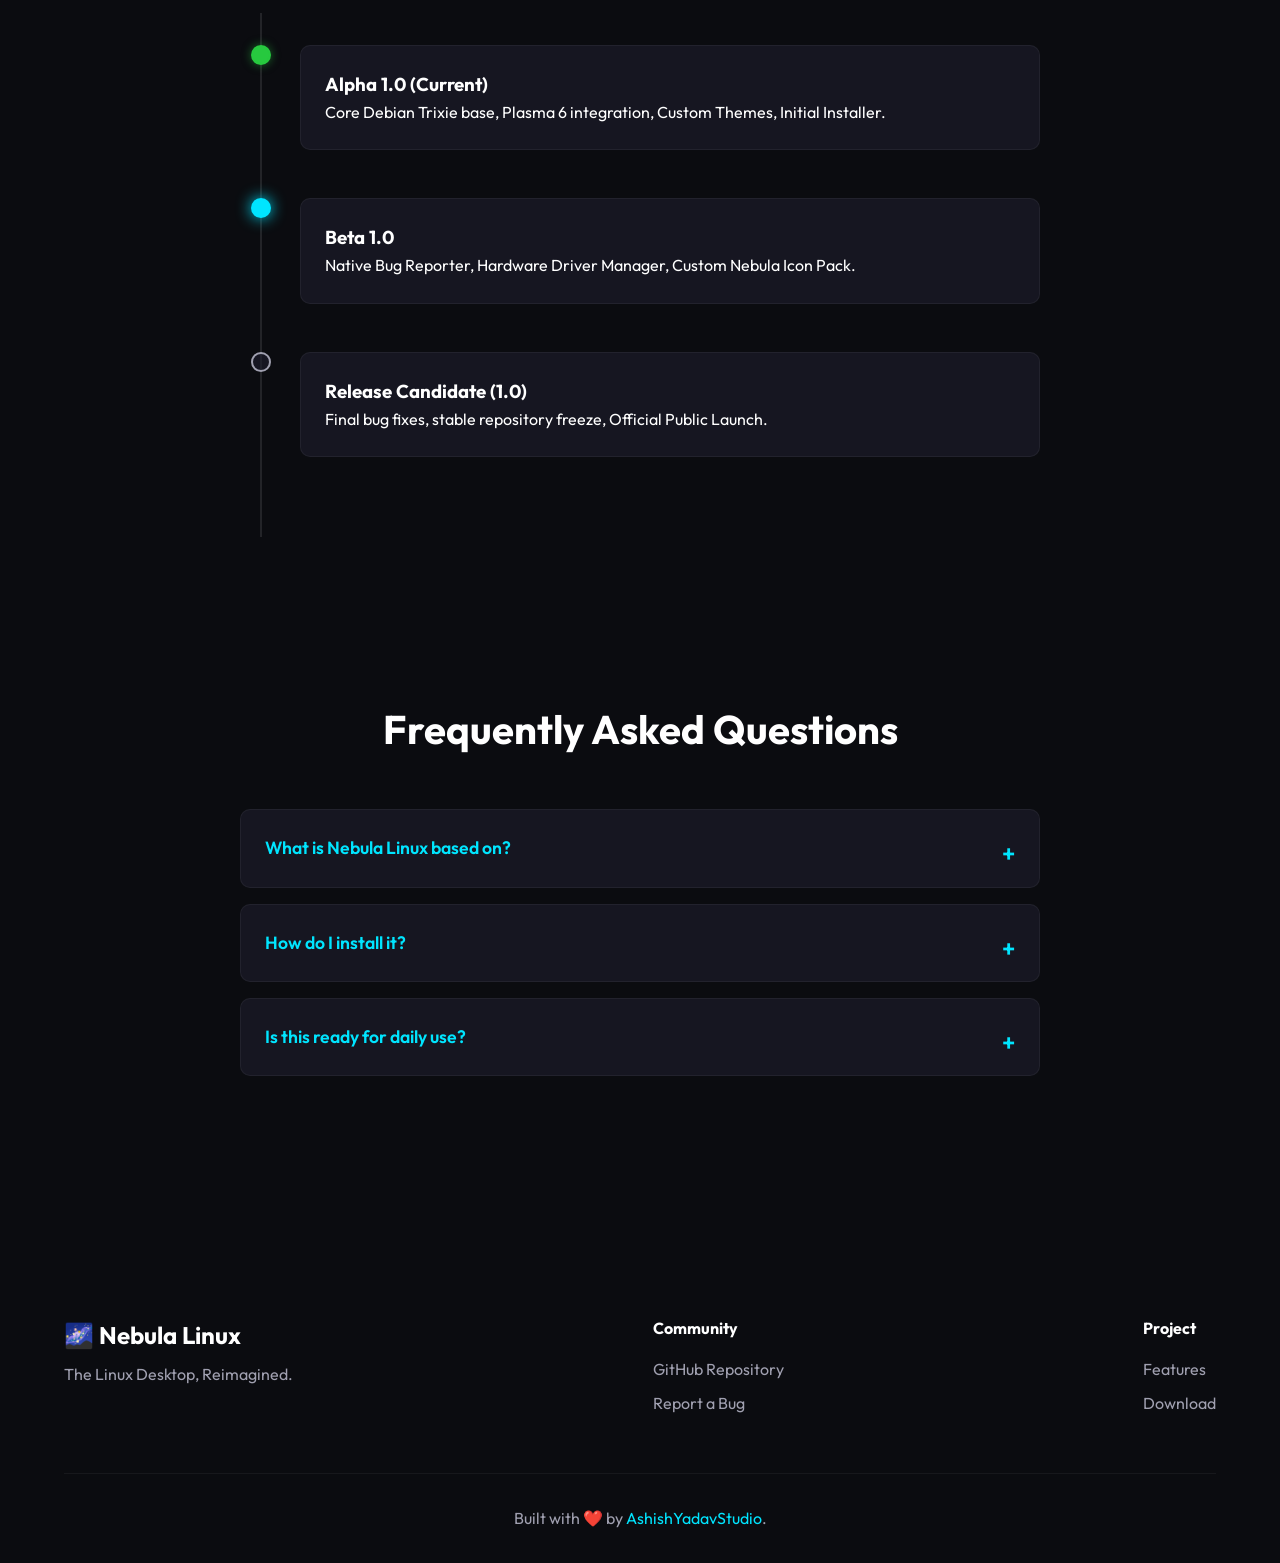
==== commit 65842947: "Update repository URLs to point to new organization" ====
--- a/docs/index.html
+++ b/docs/index.html
@@ -25,7 +25,7 @@
         <div class="links">
             <a href="#features">Features</a>
             <a href="docs.html">Docs</a>
-            <a href="https://github.com/AshishYadavStudio/Nebula-Linux" target="_blank">GitHub</a>
+            <a href="https://github.com/nebula-linux-os/Nebula-Linux" target="_blank">GitHub</a>
             <button id="theme-toggle" class="theme-btn">☀️</button>
         </div>
     </nav>
@@ -46,7 +46,7 @@
             <h1 class="fade-in-up delay-1">The Linux Desktop,<br><span class="gradient-text">Reimagined.</span></h1>
             <p class="fade-in-up delay-1">Fast, Minimalist, and Beautiful. Built on Debian Trixie and KDE Plasma 6 for the ultimate bleeding-edge experience.</p>
             <div class="cta-buttons fade-in-up delay-2">
-                <a href="https://github.com/AshishYadavStudio/Nebula-Linux/releases/latest" class="btn-primary" id="download-btn" target="_blank">Download ISO</a>
+                <a href="https://archive.org/details/nebula-v1.0" class="btn-primary" id="download-btn" target="_blank">Download ISO</a>
                 <a href="#features" class="btn-secondary">Explore Features</a>
             </div>
         </div>
@@ -188,13 +188,13 @@
             </div>
             <div class="footer-links">
                 <h4>Community</h4>
-                <a href="https://github.com/AshishYadavStudio/Nebula-Linux" target="_blank">GitHub Repository</a>
-                <a href="https://github.com/AshishYadavStudio/Nebula-Linux/issues" target="_blank">Report a Bug</a>
+                <a href="https://github.com/nebula-linux-os/Nebula-Linux" target="_blank">GitHub Repository</a>
+                <a href="https://github.com/nebula-linux-os/Nebula-Linux/issues" target="_blank">Report a Bug</a>
             </div>
             <div class="footer-links">
                 <h4>Project</h4>
                 <a href="#features">Features</a>
-                <a href="https://github.com/AshishYadavStudio/Nebula-Linux/releases/latest" target="_blank">Download</a>
+                <a href="https://archive.org/details/nebula-v1.0" target="_blank">Download</a>
             </div>
         </div>
         <div class="footer-bottom">
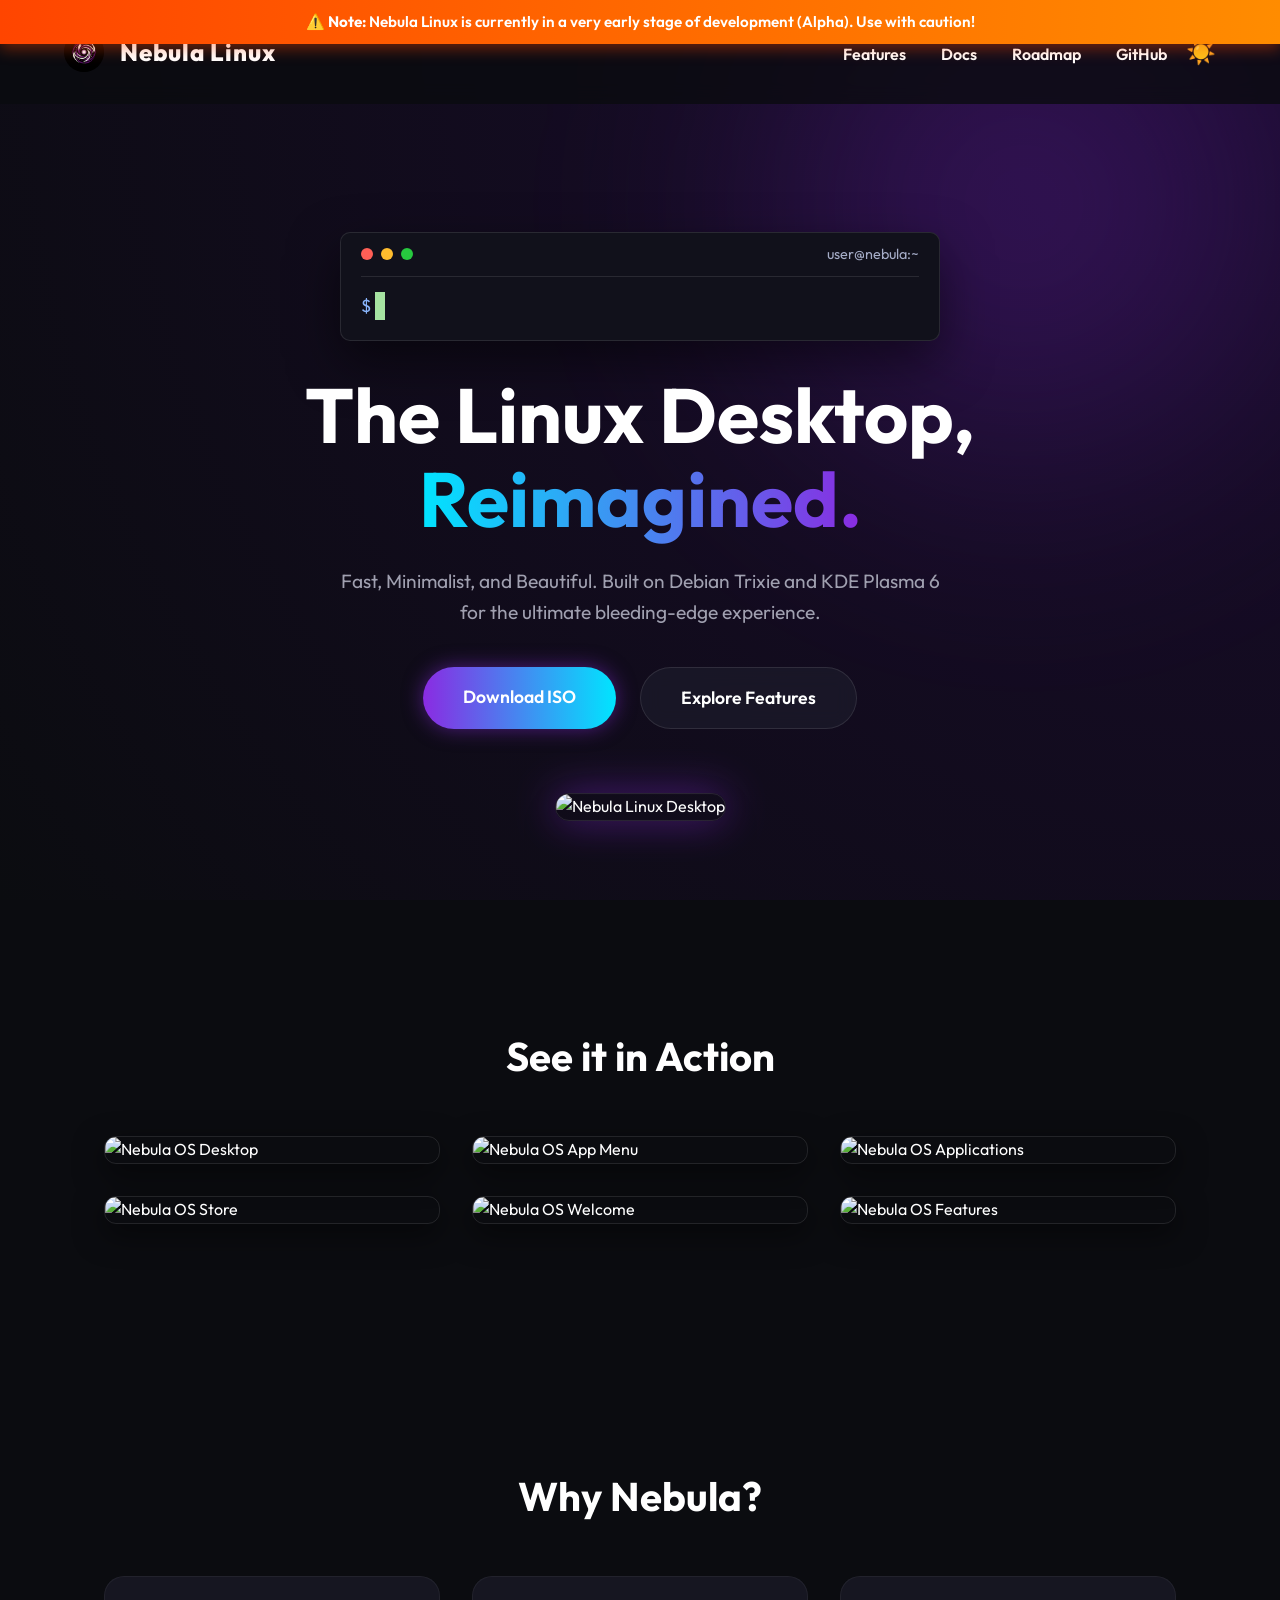
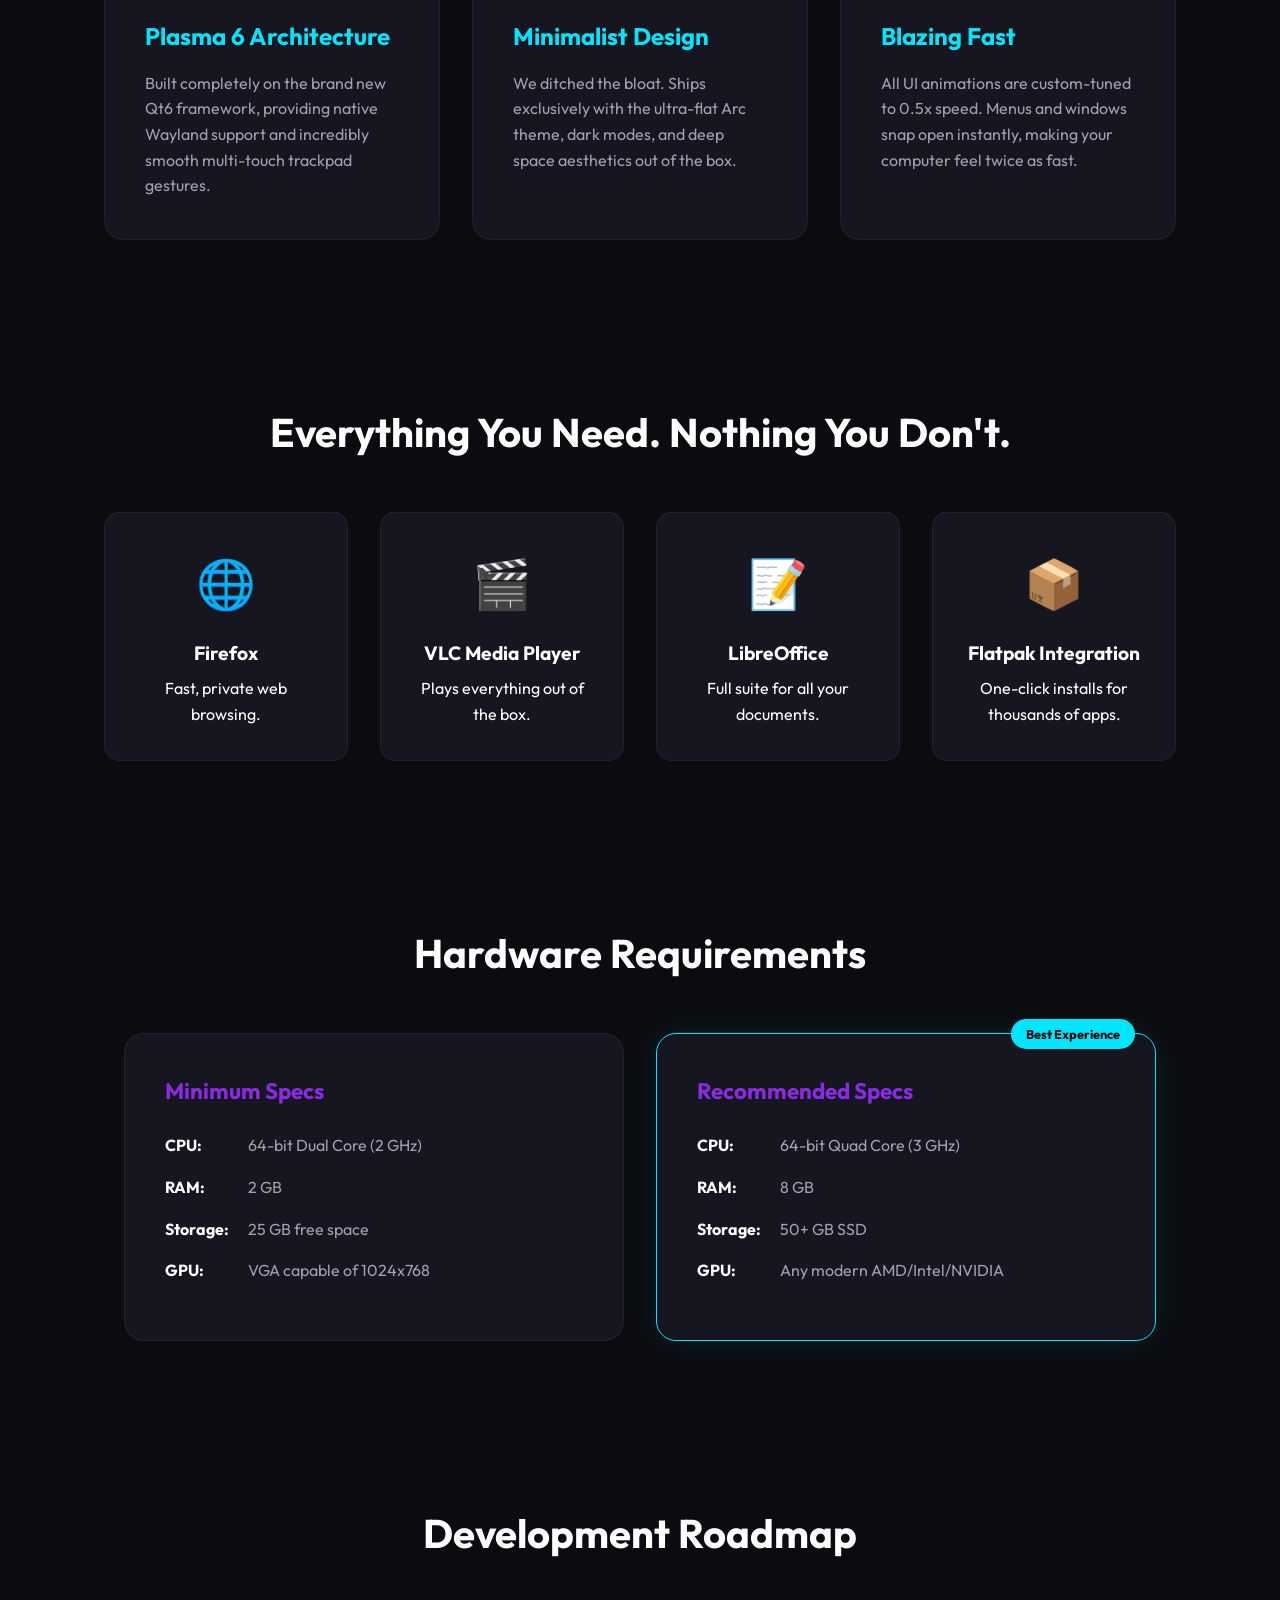
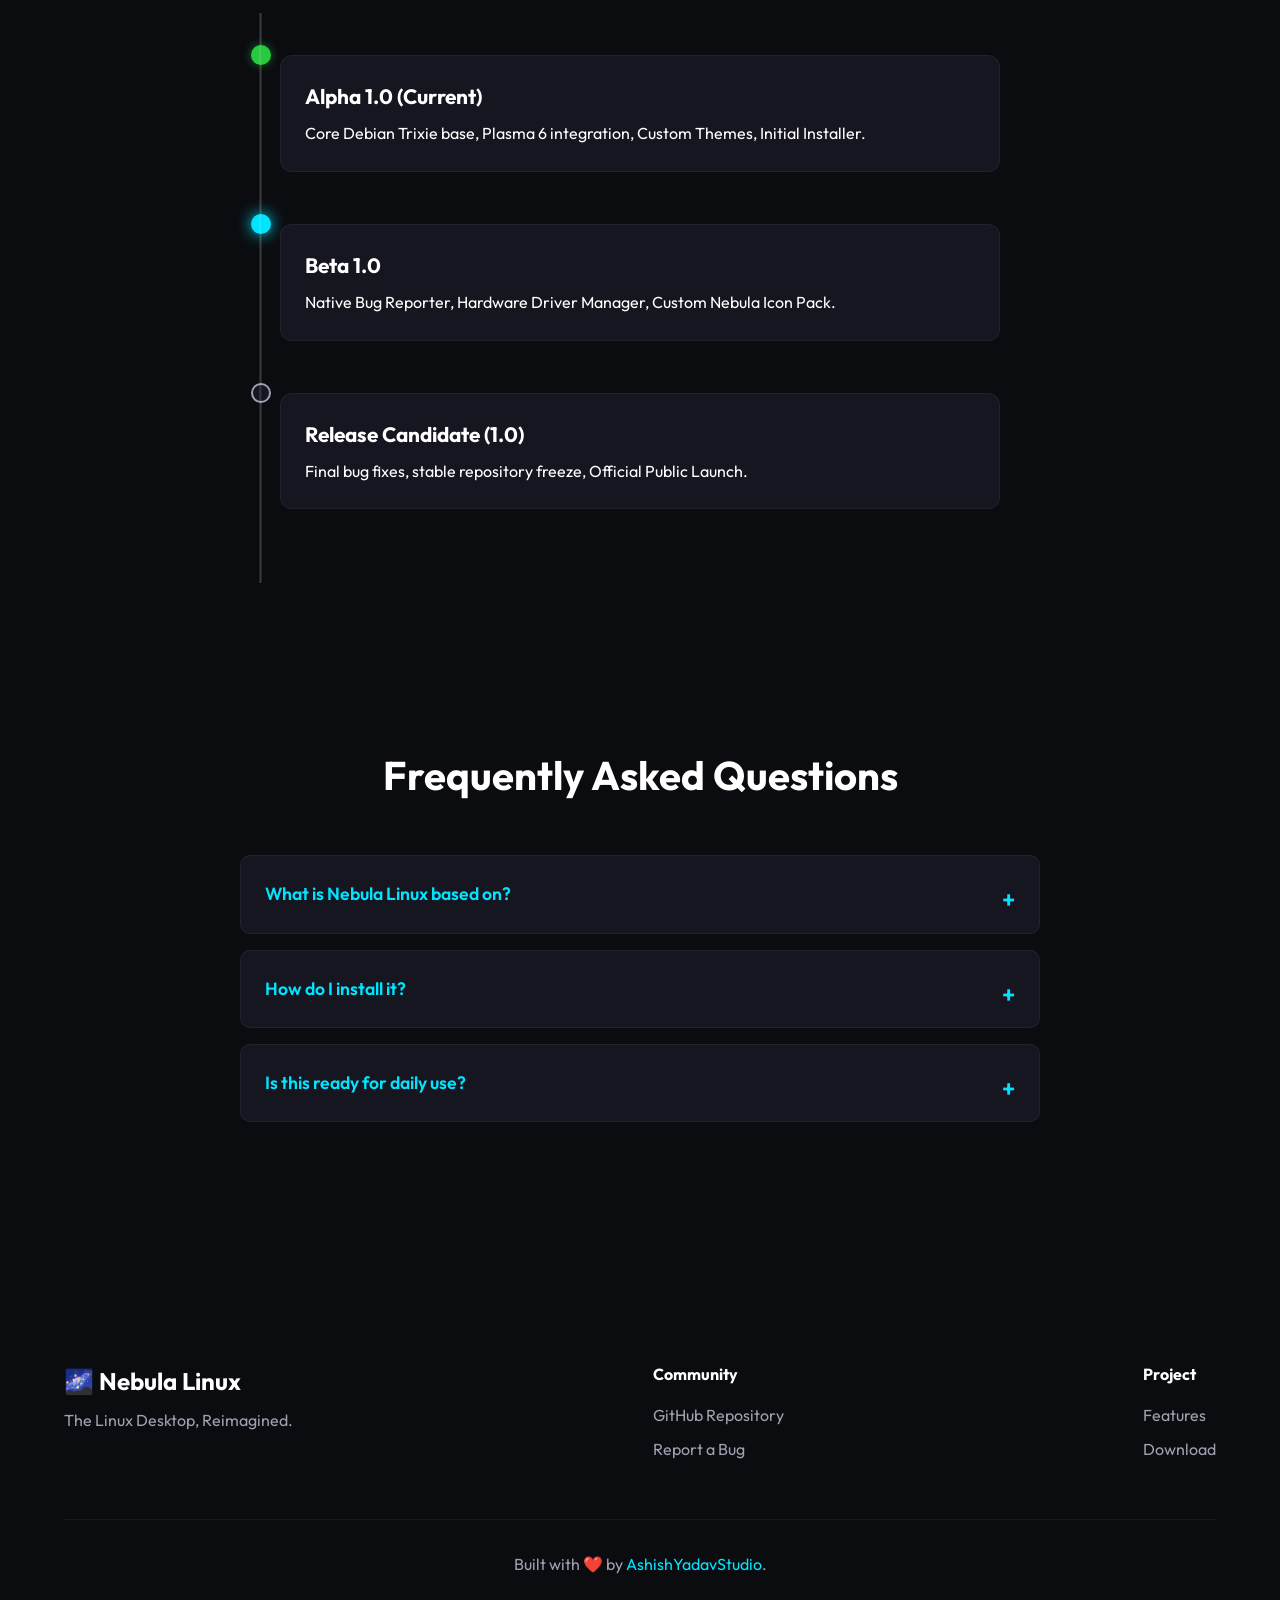
==== commit 41130447: "Add dynamic Roadmap page and link to navigation" ====
--- a/docs/index.html
+++ b/docs/index.html
@@ -25,6 +25,7 @@
         <div class="links">
             <a href="#features">Features</a>
             <a href="docs.html">Docs</a>
+            <a href="roadmap.html">Roadmap</a>
             <a href="https://github.com/nebula-linux-os/Nebula-Linux" target="_blank">GitHub</a>
             <button id="theme-toggle" class="theme-btn">☀️</button>
         </div>
--- a/docs/style.css
+++ b/docs/style.css
@@ -624,3 +624,56 @@
     color: #a6e3a1;
     overflow-x: auto;
 }
+
+/* Timeline / Roadmap Styles */
+.timeline {
+    position: relative;
+    max-width: 800px;
+    margin: 0 auto;
+}
+.timeline::after {
+    content: '';
+    position: absolute;
+    width: 2px;
+    background: rgba(255, 255, 255, 0.1);
+    top: 0;
+    bottom: 0;
+    left: 20px;
+    margin-left: -1px;
+}
+.timeline-item {
+    padding: 10px 40px;
+    position: relative;
+    background: inherit;
+    width: 100%;
+    margin-bottom: 2rem;
+}
+.timeline-marker {
+    position: absolute;
+    width: 15px;
+    height: 15px;
+    left: 13px;
+    background-color: var(--bg-color);
+    border: 4px solid var(--accent-blue);
+    border-radius: 50%;
+    z-index: 1;
+    top: 15px;
+    box-shadow: 0 0 10px rgba(0, 229, 255, 0.5);
+}
+.timeline-item.planned .timeline-marker {
+    border-color: var(--accent-purple);
+    box-shadow: 0 0 10px rgba(180, 160, 255, 0.5);
+    background-color: transparent;
+}
+.timeline-item.completed .timeline-marker {
+    background-color: var(--accent-blue);
+}
+.timeline-content {
+    padding: 1.5rem;
+    border-radius: 12px;
+    position: relative;
+}
+.timeline-content h3 {
+    margin-bottom: 0.5rem;
+    font-size: 1.3rem;
+}
